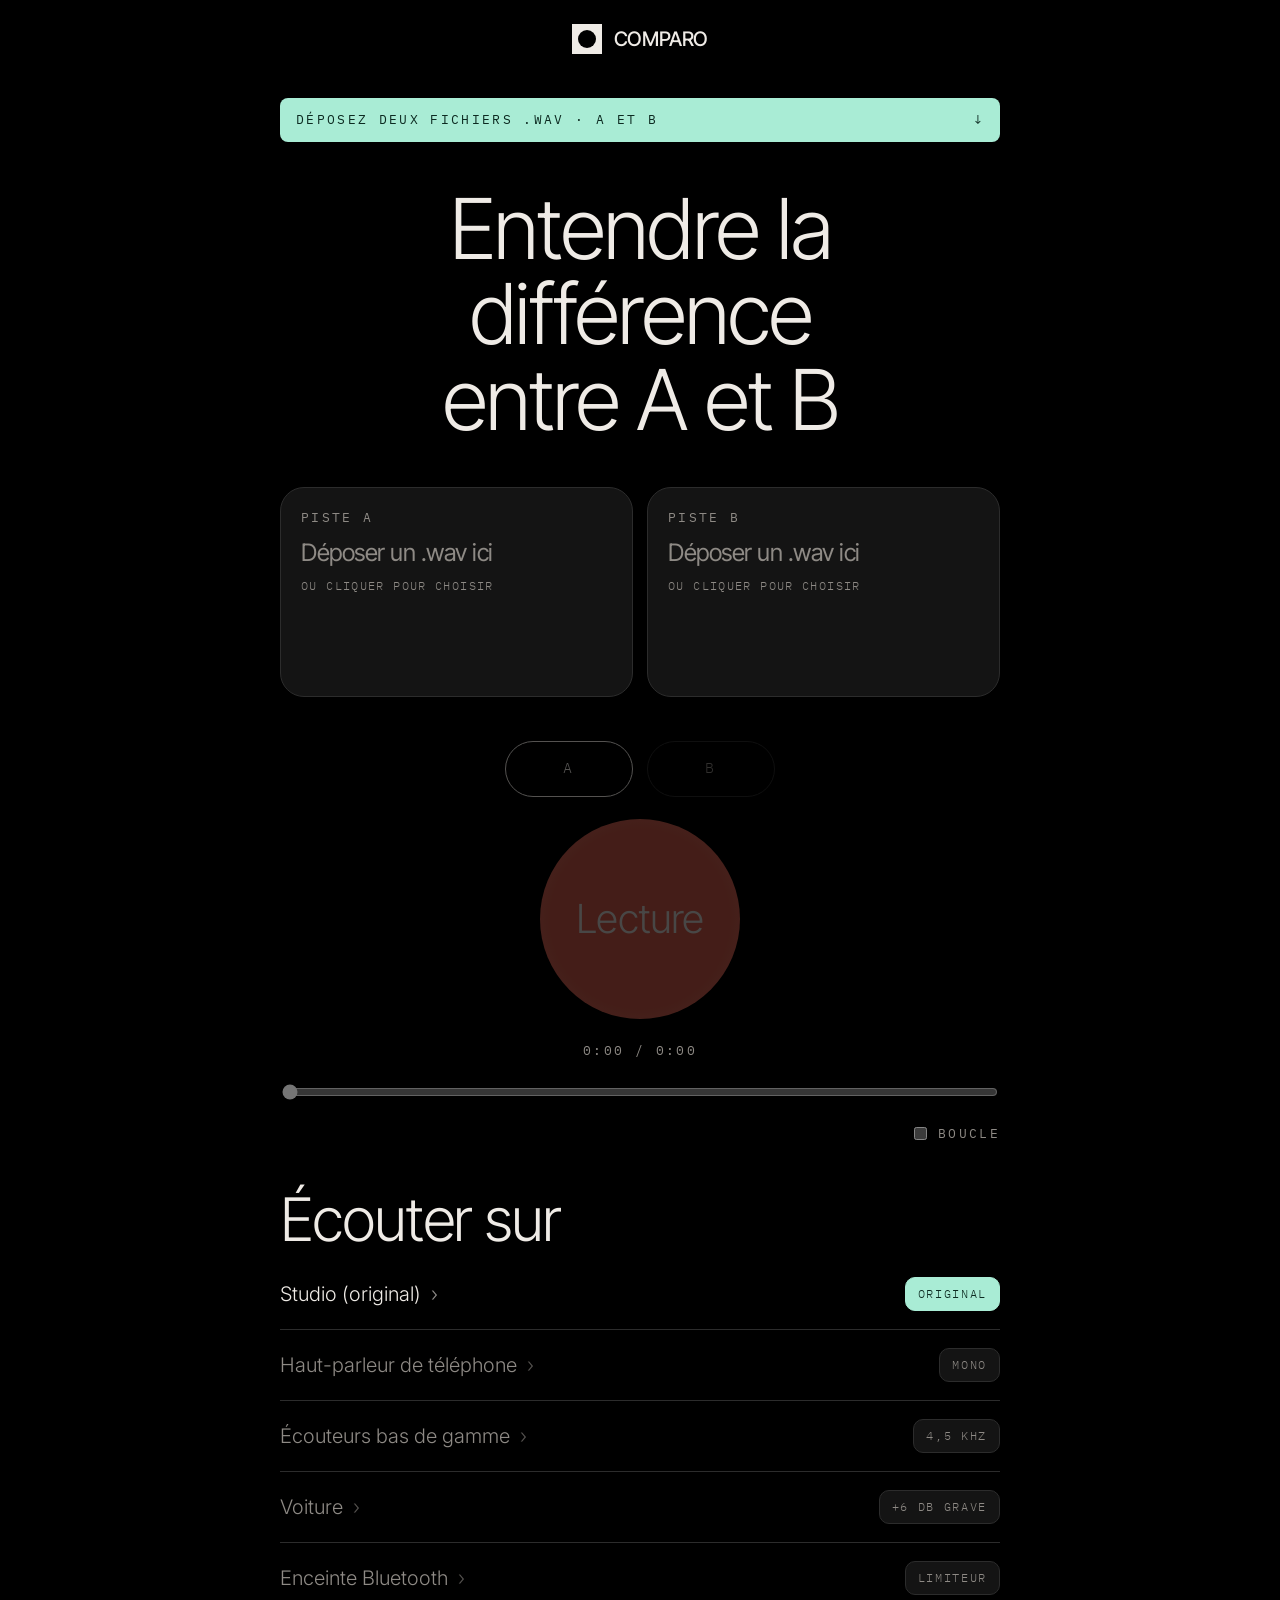
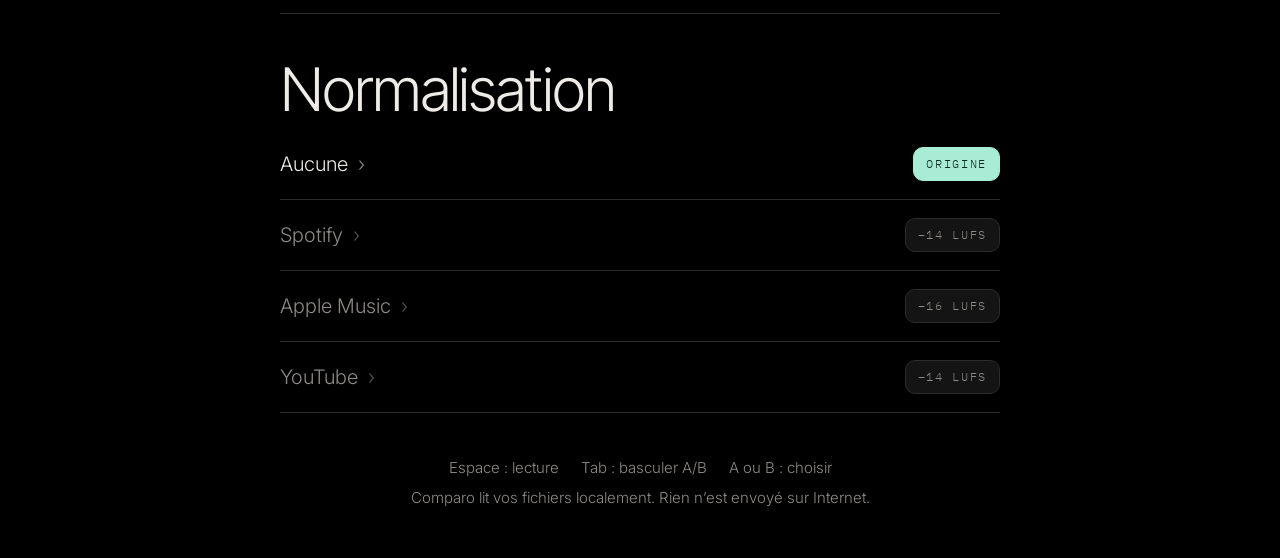
==== index.html @ 0f178171 "Redesign: dark single-theme layout with light track cards, coral play disc and mint status Co-Author" ====
<!doctype html>
<html lang="fr">
<head>
<meta charset="utf-8">
<meta name="viewport" content="width=device-width, initial-scale=1">
<title>Comparo</title>
<link rel="preconnect" href="https://fonts.googleapis.com">
<link rel="preconnect" href="https://fonts.gstatic.com" crossorigin>
<link rel="stylesheet" href="https://fonts.googleapis.com/css2?family=Inter+Tight:wght@300;400;500&family=Inter:wght@300;400;500&family=IBM+Plex+Mono:wght@400&display=swap">
<style>
  /* Layout: one centered dark column. Light rounded cards hold the two tracks; a coral disc is the one loud control; mint marks status and the selected option. Deliberately single-theme (dark). */
  :root {
    --bg: #000000; --ink: #efebe6; --muted: #8e8a85; --line: #2c2c2c;
    --card: #efebe6; --card-ink: #121212; --card-muted: #77736d;
    --chip: #141414; --mint: #a9ecd5; --mint-ink: #0c2a21;
    --coral: #e0604f; --coral-hi: #f08c78; --warn: #ffcf5c;
    --display: "Inter Tight", "Helvetica Neue", Arial, sans-serif;
    --text: "Inter", "Helvetica Neue", Arial, sans-serif;
    --mono: "IBM Plex Mono", ui-monospace, "SF Mono", Menlo, monospace;
    color-scheme: dark;
  }
  * { box-sizing: border-box; }
  html, body { margin: 0; min-height: 100%; }
  body {
    background: var(--bg); color: var(--ink);
    font: 300 17px/1.5 var(--text);
    padding-block: 24px 48px;
    padding-left: max(16px, env(safe-area-inset-left, 0px));
    padding-right: max(16px, env(safe-area-inset-right, 0px));
  }
  main { width: 100%; max-width: 720px; margin: 0 auto; display: flex; flex-direction: column; gap: 44px; }
  button { font: inherit; color: inherit; }
  :focus-visible { outline: 2px solid var(--mint); outline-offset: 3px; }
  .mono { font-family: var(--mono); font-weight: 400; font-size: 13px; text-transform: uppercase; letter-spacing: .18em; }

  /* Masthead */
  .top { display: flex; justify-content: center; align-items: center; gap: 12px; }
  .logo { width: 30px; height: 30px; background: var(--ink); display: grid; place-items: center; }
  .logo::before { content: ""; width: 18px; height: 18px; border-radius: 50%; background: var(--bg); }
  .logo + span { font-family: var(--display); font-weight: 500; font-size: 20px; letter-spacing: -0.01em; }
  .banner {
    background: var(--mint); color: var(--mint-ink); border-radius: 8px;
    padding: 12px 16px; display: flex; justify-content: space-between; align-items: center; gap: 12px;
  }
  .hero {
    margin: 0; text-align: center; font-family: var(--display); font-weight: 300;
    font-size: clamp(44px, 10vw, 84px); line-height: 1.02; letter-spacing: -0.035em; text-wrap: balance;
  }

  /* Track cards */
  .slots { display: grid; grid-template-columns: 1fr 1fr; gap: 14px; }
  .slot {
    position: relative; min-width: 0;
    border-radius: 24px; border: 1px solid var(--line); background: var(--chip);
    padding: 20px 20px 22px; min-height: 210px;
    display: flex; flex-direction: column; gap: 12px;
    cursor: pointer; user-select: none;
    transition: background .2s, color .2s, border-color .2s, transform .2s;
  }
  .slot:hover, .slot.drag { border-color: var(--muted); }
  .slot .tag { color: var(--muted); }
  .slot .body { display: flex; flex-direction: column; gap: 10px; min-width: 0; flex: 1; }
  .slot .name { font-family: var(--display); font-weight: 400; font-size: 24px; line-height: 1.15; letter-spacing: -0.02em; word-break: break-all; }
  .slot .meta { font-family: var(--mono); font-size: 11.5px; letter-spacing: .12em; text-transform: uppercase; color: var(--muted); }
  .slot .loud { display: flex; flex-direction: column; gap: 4px; margin-top: auto; font-variant-numeric: tabular-nums; }
  .slot .loud:empty { display: none; }
  .slot .loud .big { font-family: var(--display); font-weight: 500; font-size: 38px; letter-spacing: -0.03em; line-height: 1; }
  .slot .loud .big small { font-family: var(--mono); font-size: 12px; font-weight: 400; letter-spacing: .14em; color: var(--muted); margin-left: 6px; }
  .slot .loud .sub { font-family: var(--mono); font-size: 11.5px; letter-spacing: .1em; text-transform: uppercase; color: var(--muted); }
  .slot .loud .w { color: var(--warn); }
  .slot .loud .pf { color: var(--ink); }
  .slot.active { background: var(--card); color: var(--card-ink); border-color: var(--card); }
  .slot.active .tag, .slot.active .meta, .slot.active .loud .sub, .slot.active .loud .big small { color: var(--card-muted); }
  .slot.active .loud .pf { color: var(--card-ink); }
  .slot.active .loud .w { color: #9a5a00; }
  .slot .replace {
    position: absolute; top: 14px; right: 14px;
    font-family: var(--mono); font-size: 11px; letter-spacing: .14em; text-transform: uppercase;
    background: transparent; border: 1px solid currentColor; border-radius: 999px; padding: 5px 12px; cursor: pointer; opacity: .7;
  }
  .slot .replace:hover { opacity: 1; }
  .slot:not(.loaded) .replace { display: none; }
  .slot:not(.loaded) .name { color: var(--muted); }
  input[type=file] { display: none; }

  /* Transport */
  .transport { display: flex; flex-direction: column; align-items: center; gap: 22px; }
  .switch { display: flex; gap: 14px; justify-content: center; }
  .switch button {
    min-width: 128px; height: 56px; border-radius: 999px; cursor: pointer;
    background: transparent; border: 1.5px solid var(--line); color: var(--muted);
    font-family: var(--mono); font-size: 15px; letter-spacing: .2em; text-transform: uppercase;
  }
  .switch button:hover:not(:disabled) { border-color: var(--muted); color: var(--ink); }
  .switch button.on { border-color: var(--ink); color: var(--ink); }
  .switch button:disabled { opacity: .35; cursor: default; }
  button.main {
    width: 200px; height: 200px; border-radius: 50%; border: none; cursor: pointer;
    background: radial-gradient(circle at 50% 50%, var(--coral) 62%, var(--coral-hi) 100%);
    color: var(--ink); font-family: var(--display); font-weight: 300; font-size: 40px; letter-spacing: -0.02em;
    box-shadow: 0 0 60px rgba(224, 96, 79, .28);
    transition: transform .2s, box-shadow .2s;
  }
  button.main:hover:not(:disabled) { transform: scale(1.03); box-shadow: 0 0 80px rgba(224, 96, 79, .4); }
  button.main.playing { box-shadow: 0 0 90px rgba(224, 96, 79, .5); }
  button.main:disabled { opacity: .3; cursor: default; box-shadow: none; }
  .time { color: var(--muted); font-variant-numeric: tabular-nums; }
  .seekrow { width: 100%; display: flex; }
  input[type=range] { flex: 1; min-width: 0; accent-color: var(--ink); }
  .row { width: 100%; display: flex; align-items: center; justify-content: space-between; gap: 12px; }
  label.loop { display: flex; gap: 8px; align-items: center; cursor: pointer; color: var(--muted); }
  label.loop input { accent-color: var(--mint); }
  .warn { color: var(--warn); font-size: 14px; }

  /* Options */
  .opt { display: flex; flex-direction: column; }
  .h2 { margin: 0 0 8px; font-family: var(--display); font-weight: 300; font-size: clamp(40px, 8vw, 60px); letter-spacing: -0.035em; line-height: 1.05; }
  .seg { display: flex; flex-direction: column; }
  .seg button {
    display: flex; justify-content: space-between; align-items: center; gap: 16px;
    background: none; border: none; border-bottom: 1px solid var(--line);
    padding: 18px 0; text-align: left; cursor: pointer;
    font-family: var(--text); font-weight: 300; font-size: 20px; color: var(--muted);
    transition: color .15s;
  }
  .seg button span:first-child::after { content: "›"; margin-left: 10px; opacity: .6; }
  .seg button:hover { color: var(--ink); }
  .seg button .d {
    flex: none; font-family: var(--mono); font-size: 12px; letter-spacing: .14em; text-transform: uppercase;
    background: var(--chip); border: 1px solid var(--line); border-radius: 10px; padding: 7px 12px; color: var(--muted);
  }
  .seg button.on { color: var(--ink); }
  .seg button.on .d { background: var(--mint); border-color: var(--mint); color: var(--mint-ink); }
  .note { margin-top: 16px; color: var(--muted); font-size: 16px; max-width: 60ch; font-variant-numeric: tabular-nums; }
  .note:empty { display: none; }
  .note b { color: var(--ink); font-weight: 500; }

  footer { text-align: center; color: var(--muted); display: flex; flex-direction: column; gap: 8px; font-size: 15px; }
  footer .keys { display: flex; justify-content: center; flex-wrap: wrap; gap: 6px 22px; }
  @media (max-width: 560px) {
    .slots { grid-template-columns: 1fr; }
    .slot { min-height: 0; }
    .switch button { min-width: 0; flex: 1; }
    .switch { width: 100%; }
    button.main { width: 168px; height: 168px; font-size: 34px; }
    .banner { font-size: 11.5px; letter-spacing: .14em; }
    .seg button { font-size: 18px; }
  }
  @media (prefers-reduced-motion: reduce) { * { transition: none !important; } }
</style>
</head>
<body>
<main>
  <header class="top"><div class="logo" aria-hidden="true"></div><span>COMPARO</span></header>

  <div class="banner mono" id="banner"><span id="bannerText">Déposez deux fichiers .wav · A et B</span><span aria-hidden="true">↓</span></div>

  <h1 class="hero">Entendre la différence entre A et B</h1>

  <section class="slots">
    <div class="slot" data-k="A">
      <div class="tag mono">Piste A</div>
      <div class="body">
        <div class="name">Déposer un .wav ici</div>
        <div class="meta">ou cliquer pour choisir</div>
        <div class="loud"></div>
      </div>
      <button class="replace" type="button">Changer</button>
      <input type="file" id="fileA" accept=".wav,audio/wav,audio/x-wav,audio/wave">
    </div>
    <div class="slot" data-k="B">
      <div class="tag mono">Piste B</div>
      <div class="body">
        <div class="name">Déposer un .wav ici</div>
        <div class="meta">ou cliquer pour choisir</div>
        <div class="loud"></div>
      </div>
      <button class="replace" type="button">Changer</button>
      <input type="file" id="fileB" accept=".wav,audio/wav,audio/x-wav,audio/wave">
    </div>
  </section>

  <section class="transport">
    <div class="switch">
      <button data-k="A" class="on" disabled>A</button>
      <button data-k="B" disabled>B</button>
    </div>
    <button class="main" id="play" disabled title="Lecture / Pause (Espace)">Lecture</button>
    <div class="time mono" id="time">0:00 / 0:00</div>
    <div class="seekrow"><input type="range" id="seek" min="0" max="1000" value="0" step="1" disabled aria-label="Position"></div>
    <div class="row">
      <div class="warn" id="warn"></div>
      <label class="loop mono"><input type="checkbox" id="loop"> Boucle</label>
    </div>
  </section>

  <section class="opt">
    <h2 class="h2">Écouter sur</h2>
    <div class="seg" id="sim">
      <button data-v="off" class="on"><span>Studio (original)</span><span class="d">Original</span></button>
      <button data-v="phone"><span>Haut-parleur de téléphone</span><span class="d">Mono</span></button>
      <button data-v="earbuds"><span>Écouteurs bas de gamme</span><span class="d">4,5 kHz</span></button>
      <button data-v="car"><span>Voiture</span><span class="d">+6 dB grave</span></button>
      <button data-v="bt"><span>Enceinte Bluetooth</span><span class="d">Limiteur</span></button>
    </div>
    <div class="note" id="simNote"></div>
  </section>

  <section class="opt">
    <h2 class="h2">Normalisation</h2>
    <div class="seg" id="norm">
      <button data-v="off" class="on"><span>Aucune</span><span class="d">Origine</span></button>
      <button data-v="spotify"><span>Spotify</span><span class="d">−14 LUFS</span></button>
      <button data-v="apple"><span>Apple Music</span><span class="d">−16 LUFS</span></button>
      <button data-v="youtube"><span>YouTube</span><span class="d">−14 LUFS</span></button>
    </div>
    <div class="note" id="normNote"></div>
  </section>

  <footer>
    <div class="keys"><span>Espace : lecture</span><span>Tab : basculer A/B</span><span>A ou B : choisir</span></div>
    <div>Comparo lit vos fichiers localement. Rien n’est envoyé sur Internet.</div>
  </footer>
</main>

<!-- Loudness meter (ITU-R BS.1770-4 integrated loudness + 4x oversampled true peak), run in a worker -->
<script type="text/plain" id="meter-src">
function kCoefs(fs) {
  let f0 = 1681.974450955533, G = 3.999843853973347, Q = 0.7071752369554196;
  let K = Math.tan(Math.PI * f0 / fs), Vh = Math.pow(10, G / 20), Vb = Math.pow(Vh, 0.4996667741545416);
  let a0 = 1 + K / Q + K * K;
  const s1 = { b0: (Vh + Vb * K / Q + K * K) / a0, b1: 2 * (K * K - Vh) / a0, b2: (Vh - Vb * K / Q + K * K) / a0,
               a1: 2 * (K * K - 1) / a0, a2: (1 - K / Q + K * K) / a0 };
  f0 = 38.13547087602444; Q = 0.5003270373238773; K = Math.tan(Math.PI * f0 / fs);
  a0 = 1 + K / Q + K * K;
  const s2 = { b0: 1, b1: -2, b2: 1, a1: 2 * (K * K - 1) / a0, a2: (1 - K / Q + K * K) / a0 };
  return [s1, s2];
}
// 4x oversampling: windowed-sinc interpolation of the 3 in-between points
const P = 4, H = 8, TAPS = 2 * H;
const phases = [];
for (let p = 1; p < P; p++) {
  const c = new Float64Array(TAPS);
  for (let j = 0; j < TAPS; j++) {
    const k = j - H + 1, d = p / P - k;
    const sinc = Math.sin(Math.PI * d) / (Math.PI * d);
    const w = 0.5 * (1 + Math.cos(Math.PI * d / (H + 0.5)));
    c[j] = sinc * w;
  }
  phases.push(c);
}
onmessage = e => {
  const { chs, sr } = e.data;
  const [s1, s2] = kCoefs(sr);
  const seg = Math.round(sr * 0.1);
  const n = chs[0].length;
  const nseg = Math.floor(n / seg);
  const segE = new Float64Array(nseg);
  let peak = 0;
  for (let c = 0; c < chs.length; c++) {
    const x = chs[c];
    const wgt = chs.length >= 5 && (c === 4 || c === 5) ? 1.41 : (chs.length >= 6 && c === 3 ? 0 : 1);
    let x1 = 0, x2 = 0, y1 = 0, y2 = 0, z1 = 0, z2 = 0;
    for (let i = 0; i < n; i++) {
      const v = x[i];
      const a = Math.abs(v); if (a > peak) peak = a;
      const y = s1.b0 * v + s1.b1 * x1 + s1.b2 * x2 - s1.a1 * y1 - s1.a2 * y2;
      x2 = x1; x1 = v;
      const z = y - 2 * y1 + y2 - s2.a1 * z1 - s2.a2 * z2;
      y2 = y1; y1 = y;
      z2 = z1; z1 = z;
      const si = (i / seg) | 0;
      if (si < nseg) segE[si] += wgt * z * z;
    }
    for (let i = H - 1; i < n - H; i++) {
      for (let p = 0; p < P - 1; p++) {
        const cf = phases[p];
        let s = 0;
        for (let j = 0; j < TAPS; j++) s += x[i - H + 1 + j] * cf[j];
        if (s < 0) s = -s;
        if (s > peak) peak = s;
      }
    }
  }
  const blocks = [];
  for (let j = 0; j + 3 < nseg; j++) blocks.push((segE[j] + segE[j + 1] + segE[j + 2] + segE[j + 3]) / (4 * seg));
  const L = z => -0.691 + 10 * Math.log10(z);
  const mean = a => a.reduce((s, v) => s + v, 0) / a.length;
  let lufs = -Infinity;
  const abs = blocks.filter(z => L(z) > -70);
  if (abs.length) {
    const rel = L(mean(abs)) - 10;
    const g = abs.filter(z => L(z) > rel);
    if (g.length) lufs = L(mean(g));
  }
  postMessage({ lufs, tp: peak > 0 ? 20 * Math.log10(peak) : -Infinity });
};
</script>

<script>
(() => {
  // ---------- State ----------
  const tracks = { A: null, B: null };   // { name, bytes, info, buffer, meter }
  let ctx = null;
  let sw = {};        // A/B switch gains
  let normG = {};     // per-track normalization gains
  let sum = null;     // mix bus feeding the playback simulator
  let chain = [];     // simulator nodes
  let sources = [];
  let active = 'A';
  let playing = false;
  let startCtxTime = 0;
  let pauseOffset = 0;
  let raf = 0;
  let seeking = false;
  let simMode = 'off';
  let normMode = 'off';

  const $ = s => document.querySelector(s);
  const playBtn = $('#play');
  const seek = $('#seek');
  const timeEl = $('#time');
  const warnEl = $('#warn');
  const loopEl = $('#loop');
  const switchBtns = [...document.querySelectorAll('.switch button')];
  const slots = [...document.querySelectorAll('.slot')];
  const slotOf = k => slots.find(s => s.dataset.k === k);

  // ---------- Presets ----------
  // filters: [type, frequency, Q, gain dB]
  const SIM = {
    phone: {
      note: 'Mono, presque plus de basses sous 500 Hz, médiums durs, aigus coupés, petite pièce.',
      trim: -3, mono: true, comp: true,
      filters: [['highpass', 480, 0.9], ['highpass', 480, 0.7], ['peaking', 1000, 1.0, -2], ['peaking', 2600, 1.2, 6], ['lowpass', 9000, 0.7]],
      reverb: { len: 0.35, wet: 0.12 },
    },
    earbuds: {
      note: 'Stéréo, basses maigres, pic agressif vers 4–5 kHz, extrême aigu atténué.',
      trim: -5, mono: false, comp: false,
      filters: [['highpass', 90, 0.7], ['lowshelf', 220, 0, -4], ['peaking', 4500, 2.0, 6], ['lowpass', 13000, 0.7]],
      reverb: null,
    },
    car: {
      note: 'Basses gonflées par l’habitacle, bas-médiums qui traînent, aigus ternes, réflexions très courtes.',
      trim: -7, mono: false, comp: false,
      filters: [['highpass', 35, 0.7], ['lowshelf', 120, 0, 6], ['peaking', 320, 1.4, 3], ['peaking', 3000, 1.0, -3], ['lowpass', 11000, 0.7]],
      reverb: { len: 0.12, wet: 0.14 },
    },
    bt: {
      note: 'Mono, bosse de basse vers 130 Hz puis rien en dessous, limiteur intégré, pièce de taille moyenne.',
      trim: -5, mono: true, comp: true,
      filters: [['highpass', 75, 1.0], ['peaking', 130, 1.5, 5], ['peaking', 2500, 1.0, -2], ['lowpass', 15000, 0.7]],
      reverb: { len: 0.6, wet: 0.18 },
    },
  };

  const NORM = {
    spotify: { label: 'Spotify', target: -14, boost: true,
      note: 'Spotify (réglage « Normal ») : −14 LUFS. Les morceaux trop forts sont baissés, les plus calmes sont montés sans dépasser −1 dBTP.' },
    apple: { label: 'Apple Music', target: -16, boost: true,
      note: 'Apple Music (Sound Check) : −16 LUFS. Les morceaux trop forts sont baissés, les plus calmes sont montés dans la limite de leur marge de crête.' },
    youtube: { label: 'YouTube', target: -14, boost: false,
      note: 'YouTube : −14 LUFS. Les morceaux trop forts sont baissés, les plus calmes ne sont jamais montés.' },
  };

  function normGainDb(k) {
    const m = tracks[k]?.meter;
    const p = NORM[normMode];
    if (!p || !m || !isFinite(m.lufs)) return 0;
    let g = p.target - m.lufs;
    if (g > 0) g = p.boost ? Math.min(g, Math.max(0, -1 - m.tp)) : 0;
    return g;
  }

  // ---------- WAV header parsing (to keep the native sample rate) ----------
  function parseWav(buf) {
    const v = new DataView(buf);
    const tag = o => String.fromCharCode(v.getUint8(o), v.getUint8(o+1), v.getUint8(o+2), v.getUint8(o+3));
    if (buf.byteLength < 12 || !['RIFF','RF64'].includes(tag(0)) || tag(8) !== 'WAVE') return null;
    let o = 12;
    while (o + 8 <= buf.byteLength) {
      const id = tag(o), size = v.getUint32(o + 4, true);
      if (id === 'fmt ') {
        return {
          format: v.getUint16(o + 8, true),
          channels: v.getUint16(o + 10, true),
          sampleRate: v.getUint32(o + 12, true),
          bits: v.getUint16(o + 22, true),
        };
      }
      o += 8 + size + (size & 1);
    }
    return null;
  }

  // ---------- Audio graph ----------
  // source → normG[k] → sw[k] → sum → (simulator) → destination
  // With both options off, every gain on the audible path is exactly 1.0 and the simulator is bypassed:
  // samples reach the output untouched, at the files' native sample rate.
  function targetRate() {
    const t = tracks.A || tracks.B;
    return t && t.info ? t.info.sampleRate : undefined;
  }

  async function ensureContext() {
    const rate = targetRate();
    if (ctx && (!rate || ctx.sampleRate === rate)) return;
    if (ctx) { stopSources(); await ctx.close(); }
    try { ctx = new AudioContext({ sampleRate: rate, latencyHint: 'playback' }); }
    catch { ctx = new AudioContext({ latencyHint: 'playback' }); }
    sum = ctx.createGain();
    sw = {}; normG = {}; chain = [];
    for (const k of ['A', 'B']) {
      sw[k] = ctx.createGain();
      sw[k].gain.value = k === active ? 1 : 0;
      sw[k].connect(sum);
      normG[k] = ctx.createGain();
      normG[k].gain.value = Math.pow(10, normGainDb(k) / 20);
      normG[k].connect(sw[k]);
    }
    buildChain();
    for (const k of ['A', 'B']) if (tracks[k]) tracks[k].buffer = null;
  }

  function makeIR(len) {
    const n = Math.max(1, Math.round(ctx.sampleRate * len));
    const ir = ctx.createBuffer(2, n, ctx.sampleRate);
    for (let c = 0; c < 2; c++) {
      const d = ir.getChannelData(c);
      for (let i = 0; i < n; i++) d[i] = (Math.random() * 2 - 1) * Math.pow(1 - i / n, 4);
    }
    return ir;
  }

  function buildChain() {
    sum.disconnect();
    chain.forEach(n => n.disconnect());
    chain = [];
    const p = SIM[simMode];
    if (!p) { sum.connect(ctx.destination); return; }
    const add = n => { chain.push(n); return n; };
    let node = add(ctx.createGain());
    node.gain.value = Math.pow(10, p.trim / 20);
    sum.connect(node);
    if (p.mono) {
      const m = add(ctx.createGain());
      m.channelCount = 1; m.channelCountMode = 'explicit'; m.channelInterpretation = 'speakers';
      node.connect(m); node = m;
    }
    for (const [type, f, q, g] of p.filters) {
      const b = add(ctx.createBiquadFilter());
      b.type = type; b.frequency.value = f; if (q) b.Q.value = q; if (g) b.gain.value = g;
      node.connect(b); node = b;
    }
    if (p.comp) {
      const c = add(ctx.createDynamicsCompressor());
      c.threshold.value = -20; c.knee.value = 6; c.ratio.value = 4; c.attack.value = 0.005; c.release.value = 0.15;
      node.connect(c); node = c;
    }
    const out = add(ctx.createGain());
    node.connect(out);
    if (p.reverb) {
      const conv = add(ctx.createConvolver());
      conv.buffer = makeIR(p.reverb.len);
      const wet = add(ctx.createGain());
      wet.gain.value = p.reverb.wet;
      node.connect(conv); conv.connect(wet); wet.connect(out);
    }
    out.connect(ctx.destination);
  }

  function setSim(v) {
    simMode = v;
    if (ctx) {
      // short fade around the rewiring to avoid clicks
      const now = ctx.currentTime, g = sum.gain;
      g.cancelScheduledValues(now); g.setValueAtTime(g.value, now); g.linearRampToValueAtTime(0, now + 0.015);
      setTimeout(() => {
        buildChain();
        const t = ctx.currentTime;
        g.cancelScheduledValues(t); g.setValueAtTime(0, t); g.linearRampToValueAtTime(1, t + 0.015);
      }, 25);
    }
    updateOptions();
  }

  function applyNorm() {
    if (!ctx) return;
    const now = ctx.currentTime;
    for (const k of ['A', 'B']) {
      const g = normG[k].gain;
      g.cancelScheduledValues(now); g.setValueAtTime(g.value, now);
      g.linearRampToValueAtTime(Math.pow(10, normGainDb(k) / 20), now + 0.03);
    }
  }

  function setNorm(v) {
    normMode = v;
    applyNorm();
    updateOptions();
  }

  async function decodeAll() {
    await ensureContext();
    for (const k of ['A', 'B']) {
      const t = tracks[k];
      if (t && !t.buffer) t.buffer = await ctx.decodeAudioData(t.bytes.slice(0));
    }
  }

  // ---------- Loudness measurement ----------
  const meterURL = URL.createObjectURL(new Blob([$('#meter-src').textContent], { type: 'text/javascript' }));
  function measure(buffer) {
    return new Promise((resolve, reject) => {
      const w = new Worker(meterURL);
      const chs = [];
      for (let c = 0; c < buffer.numberOfChannels; c++) chs.push(buffer.getChannelData(c).slice());
      w.onmessage = e => { resolve(e.data); w.terminate(); };
      w.onerror = e => { reject(e); w.terminate(); };
      w.postMessage({ chs, sr: buffer.sampleRate }, chs.map(c => c.buffer));
    });
  }

  // ---------- Loading ----------
  async function loadFile(k, file) {
    if (!file) return;
    const wasPlaying = playing;
    if (playing) pause();
    const slot = slotOf(k);
    slot.querySelector('.name').textContent = file.name;
    slot.querySelector('.meta').textContent = 'Chargement…';
    slot.querySelector('.loud').textContent = '';
    let t;
    try {
      const bytes = await file.arrayBuffer();
      const info = parseWav(bytes);
      t = tracks[k] = { name: file.name, bytes, info, buffer: null, meter: null };
      await decodeAll();
      const b = t.buffer;
      const parts = [];
      if (info) {
        parts.push((info.sampleRate / 1000).toLocaleString('fr-FR') + ' kHz');
        parts.push(info.format === 3 ? info.bits + ' bit float' : info.bits + ' bit');
        parts.push(info.channels === 1 ? 'mono' : info.channels === 2 ? 'stéréo' : info.channels + ' canaux');
      }
      parts.push(fmt(b.duration));
      slot.querySelector('.meta').textContent = parts.join(' · ');
      slot.classList.add('loaded');
      slot.title = file.name;
    } catch (e) {
      tracks[k] = null;
      slot.classList.remove('loaded');
      slot.querySelector('.meta').textContent = 'Fichier illisible';
      console.error(e);
      t = null;
    }
    updateWarn();
    updateUI();
    updateOptions();
    if (wasPlaying) play();
    if (t) {
      slot.querySelector('.loud').textContent = 'Mesure du volume…';
      try { t.meter = await measure(t.buffer); } catch (e) { console.error(e); }
      if (tracks[k] === t) { applyNorm(); updateOptions(); }
    }
  }

  function updateWarn() {
    const a = tracks.A?.info, b = tracks.B?.info;
    const msgs = [];
    if (ctx && targetRate() && ctx.sampleRate !== targetRate())
      msgs.push(`Le navigateur ne supporte pas ${targetRate()} Hz : rééchantillonnage à ${ctx.sampleRate} Hz.`);
    if (a && b && a.sampleRate !== b.sampleRate)
      msgs.push(`Fréquences différentes (${a.sampleRate} / ${b.sampleRate} Hz) : B est rééchantillonné.`);
    warnEl.textContent = msgs.join(' ');
  }

  slots.forEach(slot => {
    const k = slot.dataset.k;
    const input = slot.querySelector('input');
    slot.addEventListener('click', e => { if (e.target !== input) input.click(); });
    input.addEventListener('change', () => { loadFile(k, input.files[0]); input.value = ''; });
    slot.addEventListener('dragover', e => { e.preventDefault(); slot.classList.add('drag'); });
    slot.addEventListener('dragleave', () => slot.classList.remove('drag'));
    slot.addEventListener('drop', e => {
      e.preventDefault(); slot.classList.remove('drag');
      const files = [...e.dataTransfer.files];
      if (files.length >= 2) { loadFile('A', files[0]).then(() => loadFile('B', files[1])); }
      else loadFile(k, files[0]);
    });
  });
  document.addEventListener('dragover', e => e.preventDefault());
  document.addEventListener('drop', e => {
    if (e.target.closest('.slot')) return;
    e.preventDefault();
    const files = [...e.dataTransfer.files];
    if (files.length >= 2) loadFile('A', files[0]).then(() => loadFile('B', files[1]));
    else if (files[0]) loadFile(!tracks.A ? 'A' : 'B', files[0]);
  });

  // ---------- Transport ----------
  const duration = () => Math.max(tracks.A?.buffer?.duration || 0, tracks.B?.buffer?.duration || 0);
  const position = () => playing ? ctx.currentTime - startCtxTime : pauseOffset;

  function stopSources() {
    for (const s of sources) { s.onended = null; try { s.stop(); } catch {} s.disconnect(); }
    sources = [];
  }

  async function play() {
    if (!tracks.A && !tracks.B) return;
    await decodeAll();
    await ctx.resume();
    if (pauseOffset >= duration()) pauseOffset = 0;
    stopSources();
    // Both sources are scheduled on the same clock instant: sample-accurate sync
    const when = ctx.currentTime + 0.05;
    for (const k of ['A', 'B']) {
      const t = tracks[k];
      if (!t || pauseOffset >= t.buffer.duration) continue;
      const s = ctx.createBufferSource();
      s.buffer = t.buffer;
      s.connect(normG[k]);
      s.start(when, pauseOffset);
      sources.push(s);
    }
    startCtxTime = when - pauseOffset;
    playing = true;
    updateUI();
    tick();
  }

  function pause() {
    if (!playing) return;
    pauseOffset = Math.min(position(), duration());
    playing = false;
    stopSources();
    cancelAnimationFrame(raf);
    updateUI();
  }

  function seekTo(sec) {
    pauseOffset = Math.max(0, Math.min(sec, duration()));
    if (playing) play(); else updateUI();
  }

  function setActive(k) {
    if (!tracks[k]) return;
    active = k;
    if (ctx) {
      // ~5 ms crossfade to avoid a click; afterwards the audible gain is exactly 1
      const now = ctx.currentTime, ramp = 0.005;
      for (const key of ['A', 'B']) {
        const p = sw[key].gain;
        p.cancelScheduledValues(now);
        p.setValueAtTime(p.value, now);
        p.linearRampToValueAtTime(key === k ? 1 : 0, now + ramp);
      }
    }
    updateUI();
  }

  function tick() {
    cancelAnimationFrame(raf);
    const step = () => {
      if (!playing) return;
      const d = duration();
      if (position() >= d) {
        if (loopEl.checked) { pauseOffset = 0; play(); return; }
        playing = false; pauseOffset = 0; stopSources(); updateUI(); return;
      }
      updateTime();
      raf = requestAnimationFrame(step);
    };
    raf = requestAnimationFrame(step);
  }

  // ---------- UI ----------
  function fmt(s) {
    s = Math.max(0, s);
    const m = Math.floor(s / 60), r = Math.floor(s % 60);
    return `${m}:${String(r).padStart(2, '0')}`;
  }
  const num = (v, signed) => {
    if (!isFinite(v)) return '−∞';
    const s = Math.abs(v).toLocaleString('fr-FR', { minimumFractionDigits: 1, maximumFractionDigits: 1 });
    return (v < 0 && s !== '0,0' ? '−' : signed && v > 0 ? '+' : '') + s;
  };

  function updateTime() {
    const d = duration(), p = Math.min(position(), d);
    timeEl.textContent = `${fmt(p)} / ${fmt(d)}`;
    if (!seeking) seek.value = d ? Math.round(p / d * 1000) : 0;
  }
  function updateUI() {
    const any = !!(tracks.A || tracks.B);
    playBtn.disabled = !any;
    seek.disabled = !any;
    playBtn.textContent = playing ? 'Pause' : 'Lecture';
    const n = (tracks.A ? 1 : 0) + (tracks.B ? 1 : 0);
    $('#bannerText').textContent = n === 0 ? 'Déposez deux fichiers .wav · A et B'
      : n === 1 ? `Ajoutez la piste ${tracks.A ? 'B' : 'A'} pour comparer`
      : playing ? `Lecture · vous écoutez ${active}` : 'Prêt · Espace pour lire';
    if (!tracks[active] && any) { active = tracks.A ? 'A' : 'B'; setActive(active); return; }
    switchBtns.forEach(b => {
      b.disabled = !tracks[b.dataset.k];
      b.classList.toggle('on', b.dataset.k === active);
    });
    slots.forEach(s => s.classList.toggle('active', s.dataset.k === active && !!tracks[s.dataset.k]));
    playBtn.classList.toggle('playing', playing);
    updateTime();
  }

  function updateOptions() {
    document.querySelectorAll('#sim button').forEach(b => b.classList.toggle('on', b.dataset.v === simMode));
    document.querySelectorAll('#norm button').forEach(b => b.classList.toggle('on', b.dataset.v === normMode));
    $('#simNote').textContent = SIM[simMode]?.note || '';

    const p = NORM[normMode];
    for (const k of ['A', 'B']) {
      const t = tracks[k], el = slotOf(k).querySelector('.loud');
      if (!t) { el.textContent = ''; continue; }
      if (!t.meter) continue;   // keeps "Mesure du volume…"
      const { lufs, tp } = t.meter;
      let html = `<span class="big">${num(lufs)}<small>LUFS</small></span><span class="sub"><span class="${tp > -1 ? 'w' : ''}" title="${tp > -1 ? 'Crête au-dessus de −1 dBTP : risque de saturation après encodage' : ''}">True peak ${num(tp)} dBTP</span>`;
      if (p) html += ` · <span class="pf">${p.label} ${num(normGainDb(k), true)} dB</span>`;
      html += '</span>';
      el.innerHTML = html;
    }

    const note = $('#normNote');
    const ma = tracks.A?.meter, mb = tracks.B?.meter;
    let txt = p ? p.note : '';
    if (ma && mb && isFinite(ma.lufs) && isFinite(mb.lufs)) {
      const la = ma.lufs + normGainDb('A'), lb = mb.lufs + normGainDb('B');
      const d = la - lb;
      const who = Math.abs(d) < 0.05 ? 'A et B sont au même niveau'
        : `<b>${d > 0 ? 'A' : 'B'}</b> est ${num(Math.abs(d))} dB plus fort`;
      txt += (txt ? '<br>' : '') + (p
        ? `Après normalisation : A ${num(la)} LUFS, B ${num(lb)} LUFS. ${who}.`
        : `Sans normalisation : ${who}.`);
    }
    note.innerHTML = txt;
  }

  playBtn.addEventListener('click', () => playing ? pause() : play());
  switchBtns.forEach(b => b.addEventListener('click', () => setActive(b.dataset.k)));
  document.querySelectorAll('#sim button').forEach(b => b.addEventListener('click', () => setSim(b.dataset.v)));
  document.querySelectorAll('#norm button').forEach(b => b.addEventListener('click', () => setNorm(b.dataset.v)));
  seek.addEventListener('input', () => {
    seeking = true;
    const d = duration();
    timeEl.textContent = `${fmt(seek.value / 1000 * d)} / ${fmt(d)}`;
  });
  seek.addEventListener('change', () => { seeking = false; seekTo(seek.value / 1000 * duration()); });
  slots.forEach(s => s.querySelector('.replace').addEventListener('click', e => {
    e.stopPropagation(); s.querySelector('input').click();
  }));

  document.addEventListener('keydown', e => {
    if (e.target.tagName === 'INPUT' && e.target.type !== 'range' && e.target.type !== 'checkbox') return;
    const key = e.key.toLowerCase();
    if (e.code === 'Space') { e.preventDefault(); playing ? pause() : play(); }
    else if (key === 'tab' || key === 'arrowleft' || key === 'arrowright') {
      e.preventDefault(); setActive(active === 'A' ? 'B' : 'A');
    }
    else if (key === 'a' || key === '1') setActive('A');
    else if (key === 'b' || key === '2') setActive('B');
  });

  updateUI();
  updateOptions();
})();
</script>
</body>
</html>
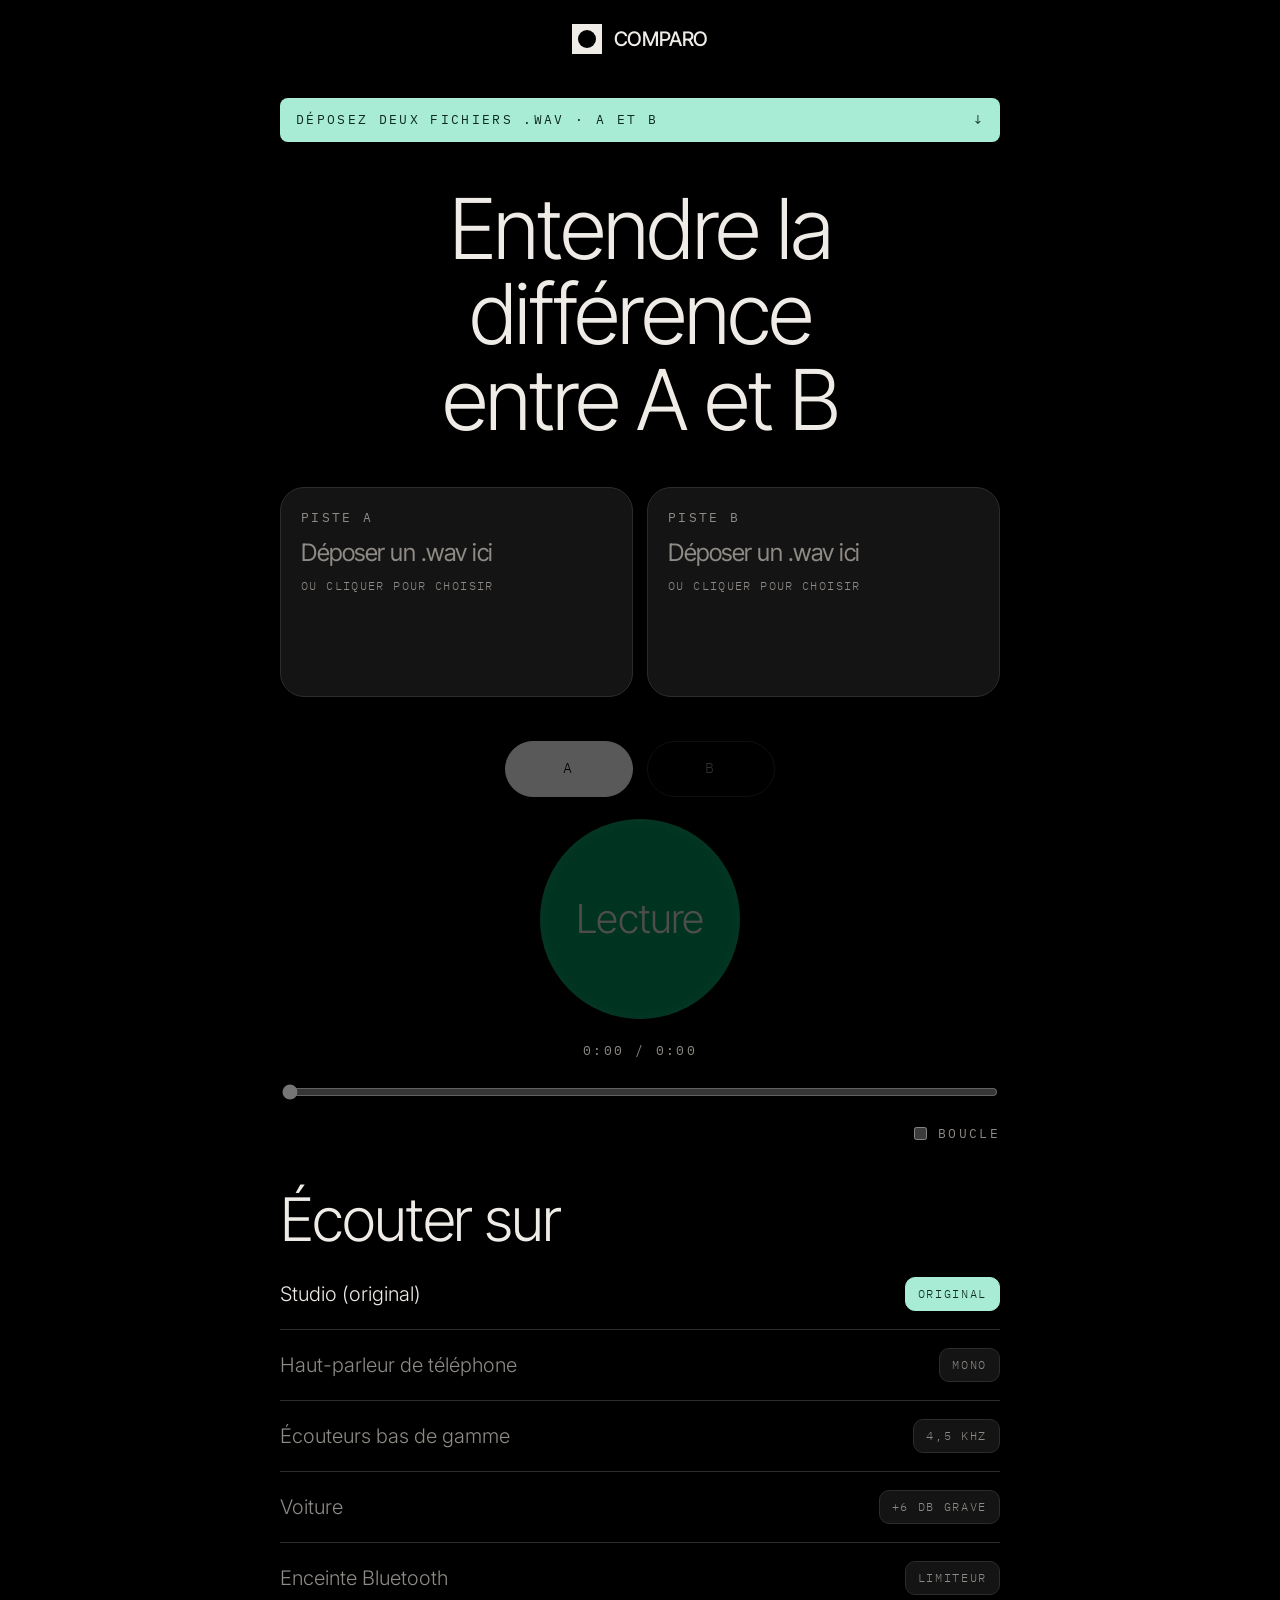
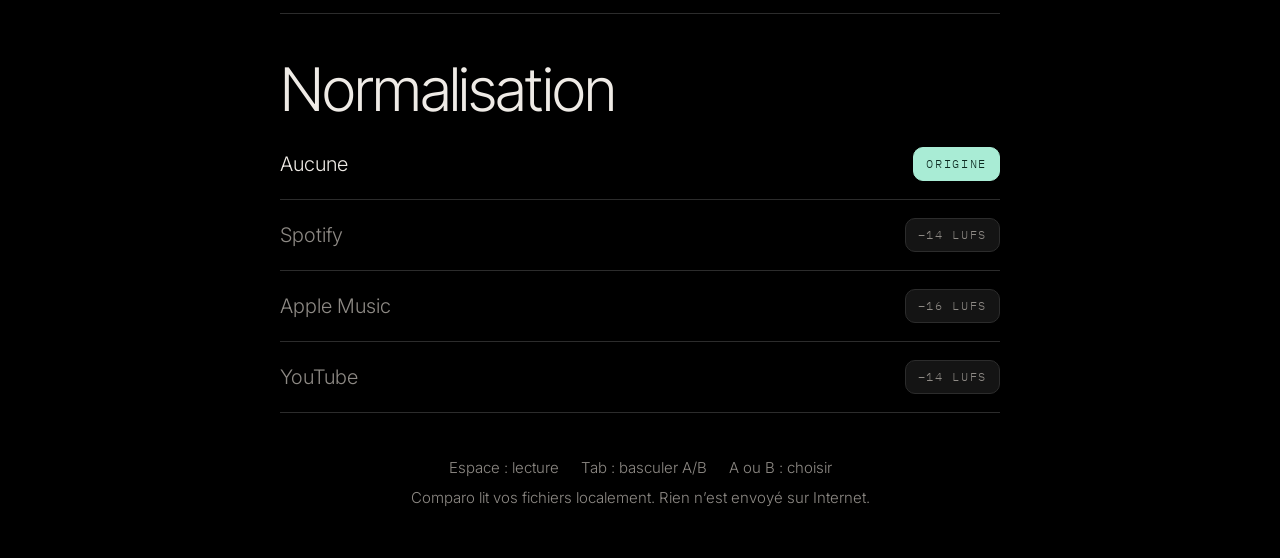
==== commit 3cf3172a: "Solid white selected A/B buttons, green play button, drop option chevrons Co-Authored-By: Claude Opu" ====
--- a/index.html
+++ b/index.html
@@ -13,7 +13,7 @@
     --bg: #000000; --ink: #efebe6; --muted: #8e8a85; --line: #2c2c2c;
     --card: #efebe6; --card-ink: #121212; --card-muted: #77736d;
     --chip: #141414; --mint: #a9ecd5; --mint-ink: #0c2a21;
-    --coral: #e0604f; --coral-hi: #f08c78; --warn: #ffcf5c;
+    --coral: #e0604f; --coral-hi: #f08c78; --green: #00a86b; --green-hi: #34c88f; --white: #ffffff; --black: #000000; --warn: #ffcf5c;
     --display: "Inter Tight", "Helvetica Neue", Arial, sans-serif;
     --text: "Inter", "Helvetica Neue", Arial, sans-serif;
     --mono: "IBM Plex Mono", ui-monospace, "SF Mono", Menlo, monospace;
@@ -92,17 +92,17 @@
     font-family: var(--mono); font-size: 15px; letter-spacing: .2em; text-transform: uppercase;
   }
   .switch button:hover:not(:disabled) { border-color: var(--muted); color: var(--ink); }
-  .switch button.on { border-color: var(--ink); color: var(--ink); }
+  .switch button.on, .switch button.on:hover:not(:disabled) { background: var(--white); border-color: var(--white); color: var(--black); }
   .switch button:disabled { opacity: .35; cursor: default; }
   button.main {
     width: 200px; height: 200px; border-radius: 50%; border: none; cursor: pointer;
-    background: radial-gradient(circle at 50% 50%, var(--coral) 62%, var(--coral-hi) 100%);
-    color: var(--ink); font-family: var(--display); font-weight: 300; font-size: 40px; letter-spacing: -0.02em;
-    box-shadow: 0 0 60px rgba(224, 96, 79, .28);
+    background: radial-gradient(circle at 50% 50%, var(--green) 62%, var(--green-hi) 100%);
+    color: var(--white); font-family: var(--display); font-weight: 300; font-size: 40px; letter-spacing: -0.02em;
+    box-shadow: 0 0 60px rgba(0, 168, 107, .3);
     transition: transform .2s, box-shadow .2s;
   }
-  button.main:hover:not(:disabled) { transform: scale(1.03); box-shadow: 0 0 80px rgba(224, 96, 79, .4); }
-  button.main.playing { box-shadow: 0 0 90px rgba(224, 96, 79, .5); }
+  button.main:hover:not(:disabled) { transform: scale(1.03); box-shadow: 0 0 80px rgba(0, 168, 107, .42); }
+  button.main.playing { background: radial-gradient(circle at 50% 50%, var(--coral) 62%, var(--coral-hi) 100%); box-shadow: 0 0 80px rgba(224, 96, 79, .4); }
   button.main:disabled { opacity: .3; cursor: default; box-shadow: none; }
   .time { color: var(--muted); font-variant-numeric: tabular-nums; }
   .seekrow { width: 100%; display: flex; }
@@ -123,7 +123,6 @@
     font-family: var(--text); font-weight: 300; font-size: 20px; color: var(--muted);
     transition: color .15s;
   }
-  .seg button span:first-child::after { content: "›"; margin-left: 10px; opacity: .6; }
   .seg button:hover { color: var(--ink); }
   .seg button .d {
     flex: none; font-family: var(--mono); font-size: 12px; letter-spacing: .14em; text-transform: uppercase;
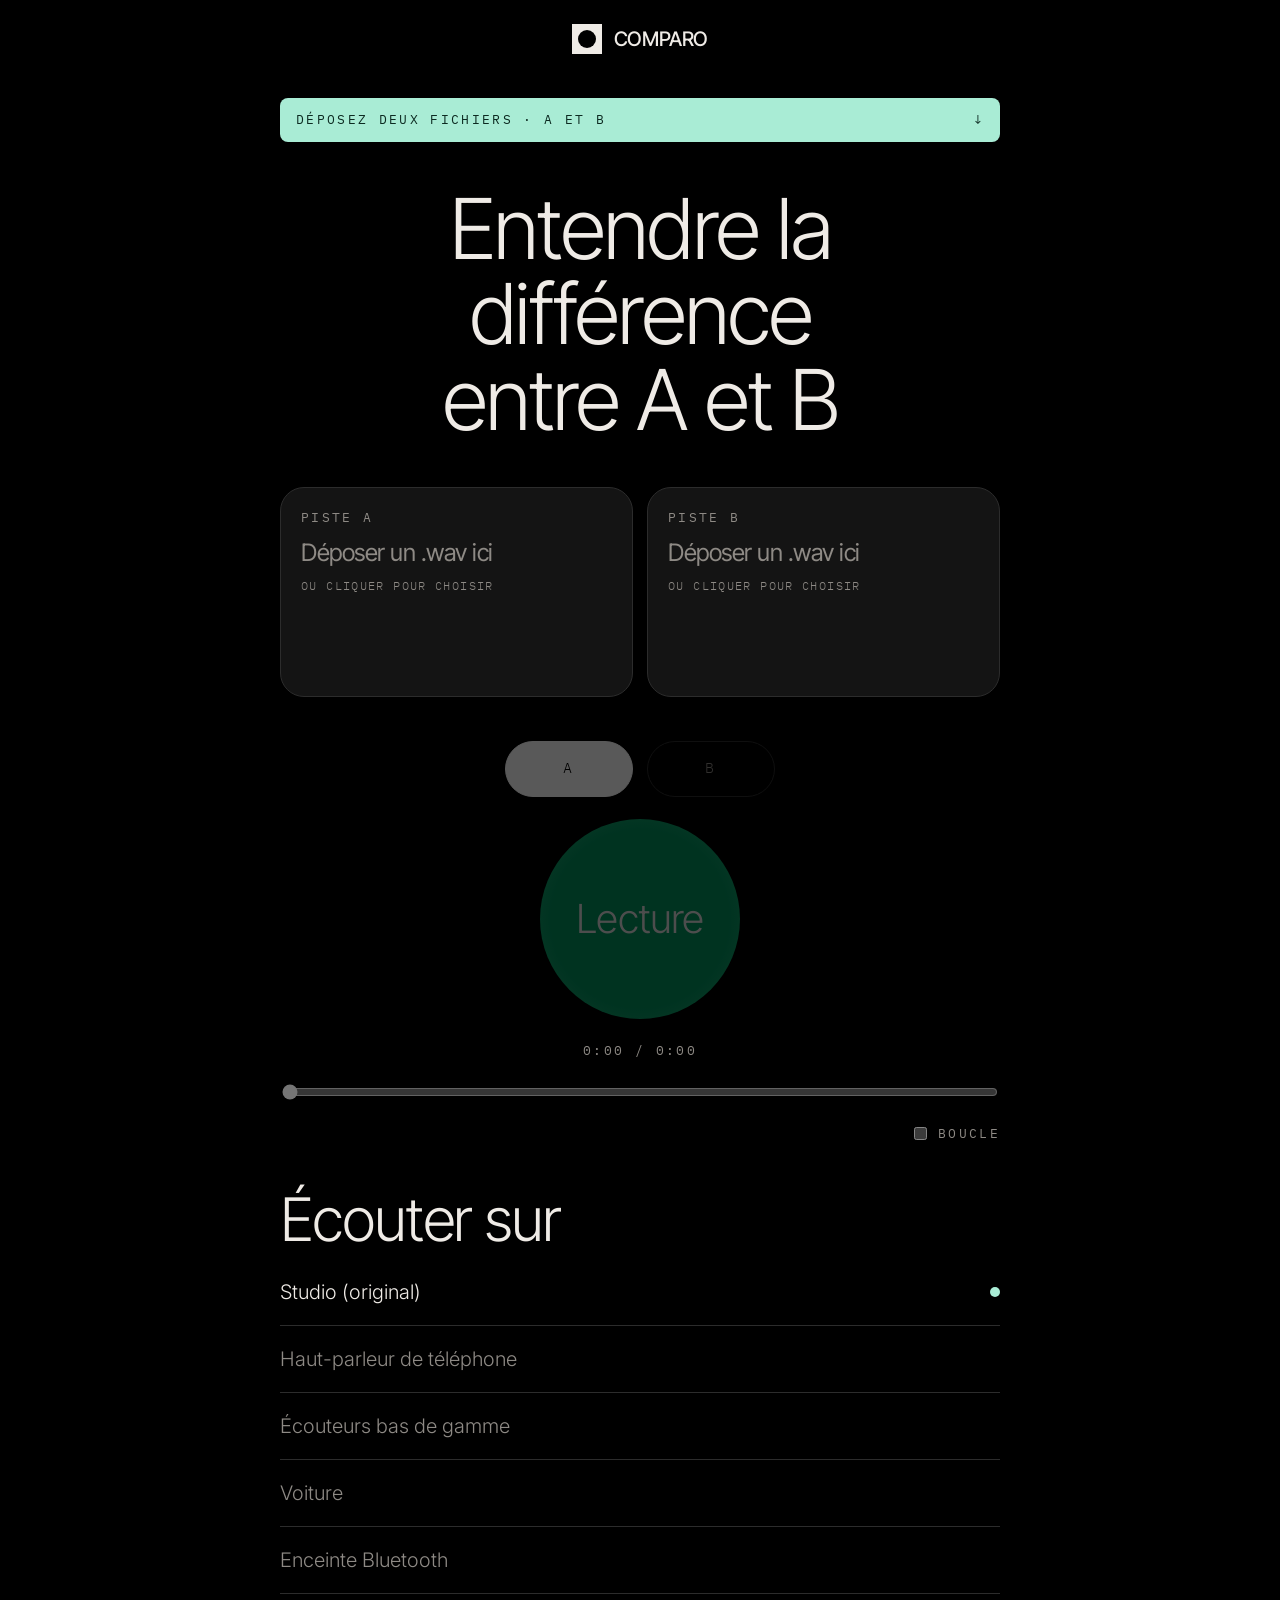
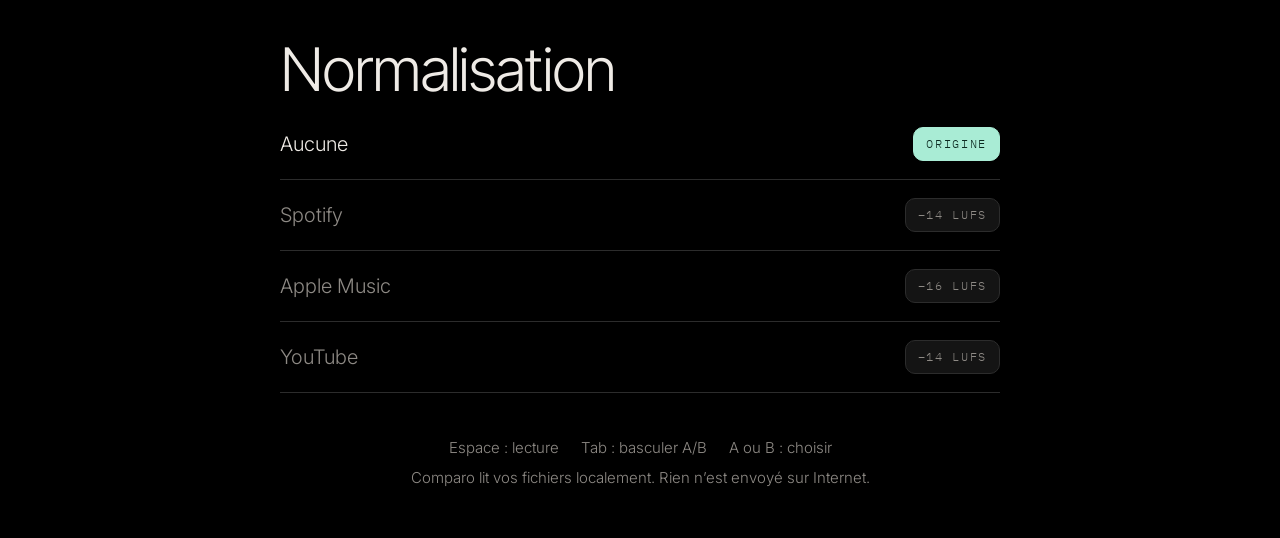
==== commit 74338faf: "Simplify banner text and use a mint dot for the selected playback simulation Co-Authored-By: Claude " ====
--- a/index.html
+++ b/index.html
@@ -129,6 +129,8 @@
     background: var(--chip); border: 1px solid var(--line); border-radius: 10px; padding: 7px 12px; color: var(--muted);
   }
   .seg button.on { color: var(--ink); }
+  .seg button .dot { flex: none; width: 10px; height: 10px; border-radius: 50%; background: transparent; }
+  .seg button.on .dot { background: var(--mint); }
   .seg button.on .d { background: var(--mint); border-color: var(--mint); color: var(--mint-ink); }
   .note { margin-top: 16px; color: var(--muted); font-size: 16px; max-width: 60ch; font-variant-numeric: tabular-nums; }
   .note:empty { display: none; }
@@ -152,7 +154,7 @@
 <main>
   <header class="top"><div class="logo" aria-hidden="true"></div><span>COMPARO</span></header>
 
-  <div class="banner mono" id="banner"><span id="bannerText">Déposez deux fichiers .wav · A et B</span><span aria-hidden="true">↓</span></div>
+  <div class="banner mono" id="banner"><span id="bannerText">Déposez deux fichiers · A et B</span><span aria-hidden="true">↓</span></div>
 
   <h1 class="hero">Entendre la différence entre A et B</h1>
 
@@ -196,11 +198,11 @@
   <section class="opt">
     <h2 class="h2">Écouter sur</h2>
     <div class="seg" id="sim">
-      <button data-v="off" class="on"><span>Studio (original)</span><span class="d">Original</span></button>
-      <button data-v="phone"><span>Haut-parleur de téléphone</span><span class="d">Mono</span></button>
-      <button data-v="earbuds"><span>Écouteurs bas de gamme</span><span class="d">4,5 kHz</span></button>
-      <button data-v="car"><span>Voiture</span><span class="d">+6 dB grave</span></button>
-      <button data-v="bt"><span>Enceinte Bluetooth</span><span class="d">Limiteur</span></button>
+      <button data-v="off" class="on"><span>Studio (original)</span><span class="dot" aria-hidden="true"></span></button>
+      <button data-v="phone"><span>Haut-parleur de téléphone</span><span class="dot" aria-hidden="true"></span></button>
+      <button data-v="earbuds"><span>Écouteurs bas de gamme</span><span class="dot" aria-hidden="true"></span></button>
+      <button data-v="car"><span>Voiture</span><span class="dot" aria-hidden="true"></span></button>
+      <button data-v="bt"><span>Enceinte Bluetooth</span><span class="dot" aria-hidden="true"></span></button>
     </div>
     <div class="note" id="simNote"></div>
   </section>
@@ -698,7 +700,7 @@
     seek.disabled = !any;
     playBtn.textContent = playing ? 'Pause' : 'Lecture';
     const n = (tracks.A ? 1 : 0) + (tracks.B ? 1 : 0);
-    $('#bannerText').textContent = n === 0 ? 'Déposez deux fichiers .wav · A et B'
+    $('#bannerText').textContent = n === 0 ? 'Déposez deux fichiers · A et B'
       : n === 1 ? `Ajoutez la piste ${tracks.A ? 'B' : 'A'} pour comparer`
       : playing ? `Lecture · vous écoutez ${active}` : 'Prêt · Espace pour lire';
     if (!tracks[active] && any) { active = tracks.A ? 'A' : 'B'; setActive(active); return; }
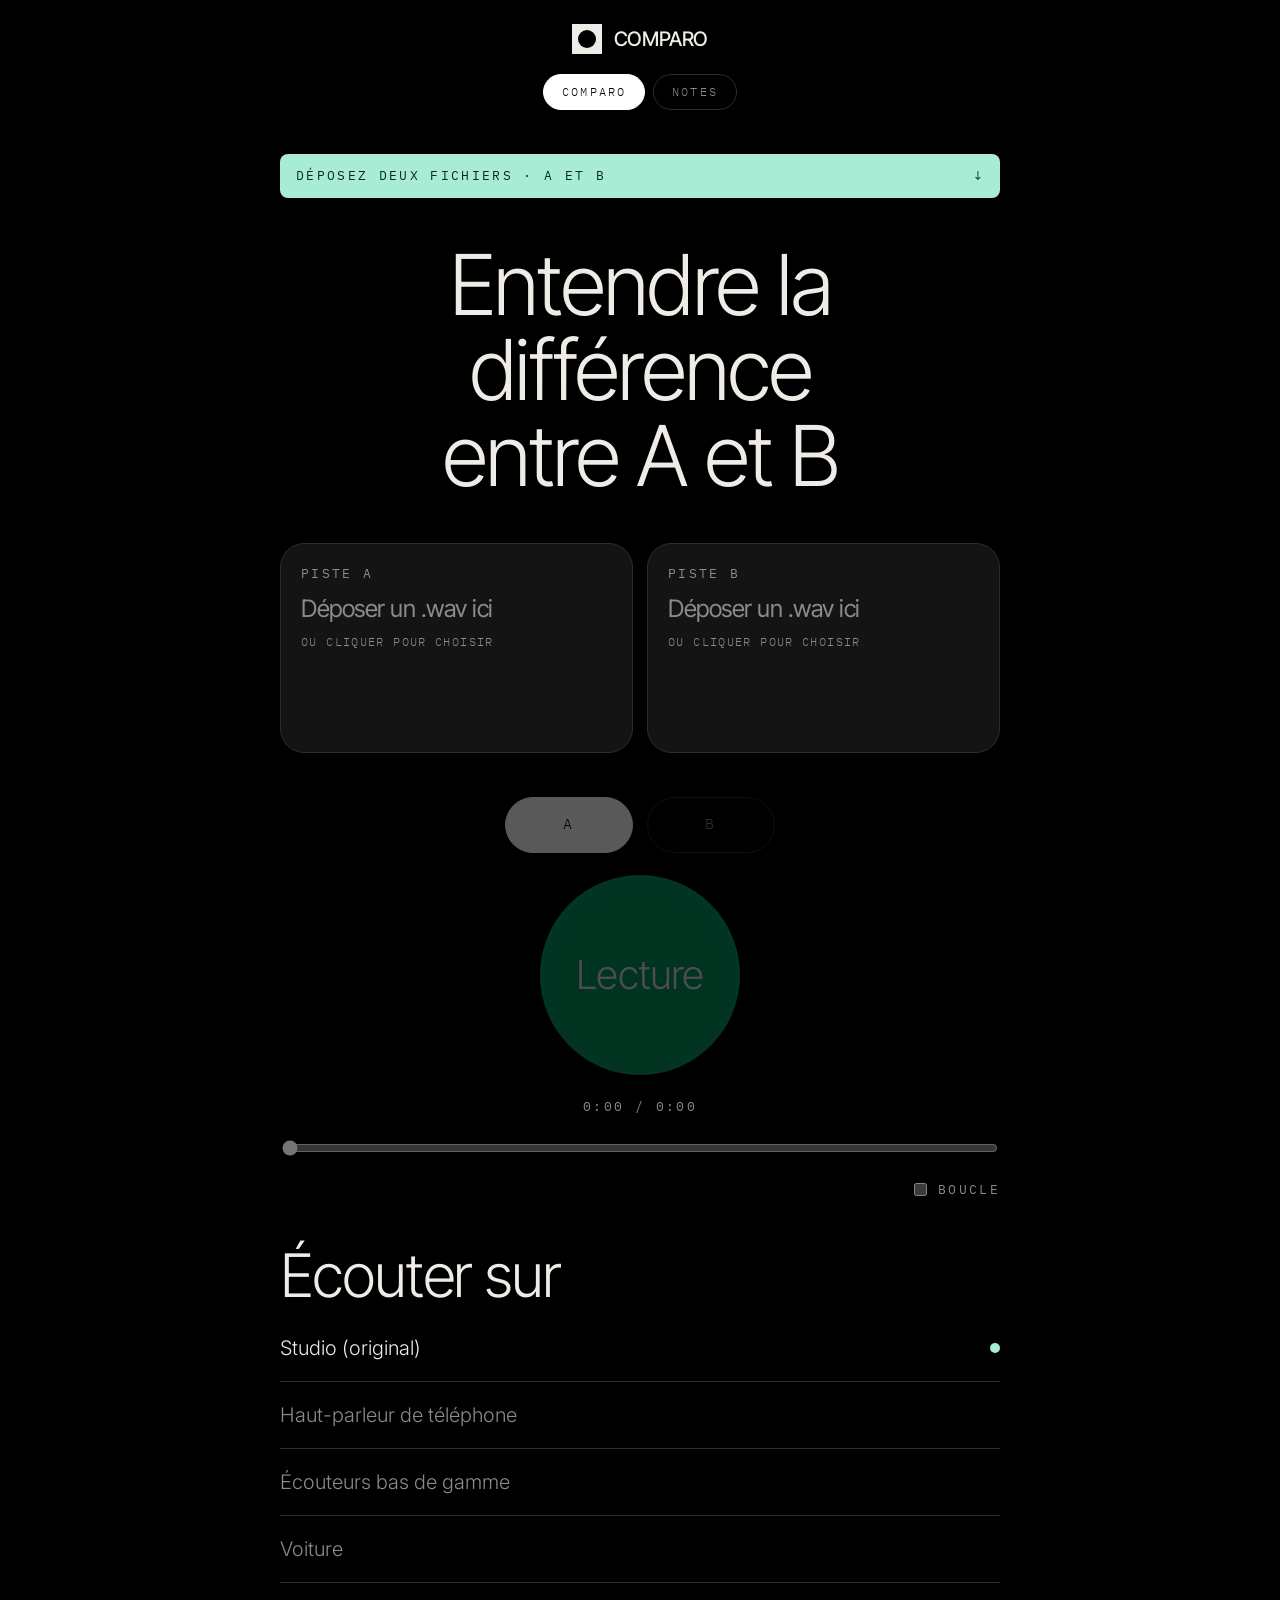
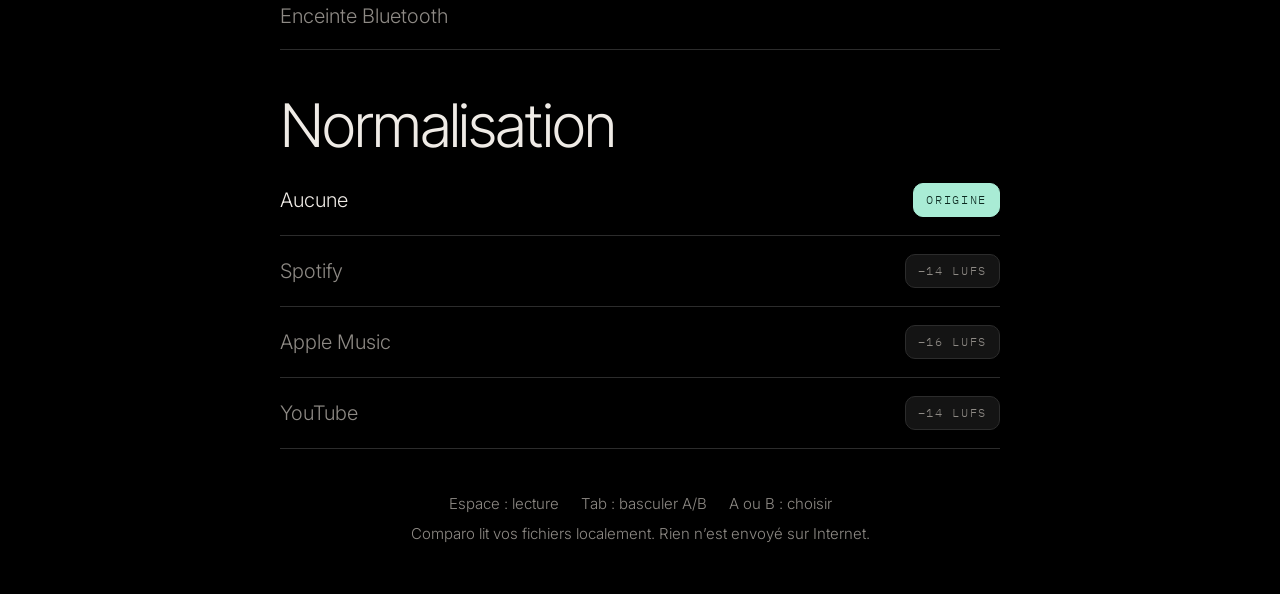
==== commit 62131225: "Add Notes: project tracking, bounce versions and timestamped timeline notes, with a Comparo/Notes sw" ====
--- a/index.html
+++ b/index.html
@@ -3,7 +3,7 @@
 <head>
 <meta charset="utf-8">
 <meta name="viewport" content="width=device-width, initial-scale=1">
-<title>Comparo</title>
+<title>Comparo Notes</title>
 <link rel="preconnect" href="https://fonts.googleapis.com">
 <link rel="preconnect" href="https://fonts.gstatic.com" crossorigin>
 <link rel="stylesheet" href="https://fonts.googleapis.com/css2?family=Inter+Tight:wght@300;400;500&family=Inter:wght@300;400;500&family=IBM+Plex+Mono:wght@400&display=swap">
@@ -20,6 +20,7 @@
     color-scheme: dark;
   }
   * { box-sizing: border-box; }
+  [hidden] { display: none !important; }
   html, body { margin: 0; min-height: 100%; }
   body {
     background: var(--bg); color: var(--ink);
@@ -138,6 +139,129 @@
 
   footer { text-align: center; color: var(--muted); display: flex; flex-direction: column; gap: 8px; font-size: 15px; }
   footer .keys { display: flex; justify-content: center; flex-wrap: wrap; gap: 6px 22px; }
+  /* App switch + Notes */
+  .apps { display: flex; justify-content: center; gap: 8px; margin-top: -24px; }
+  .apps button {
+    height: 36px; padding: 0 18px; border-radius: 999px; cursor: pointer;
+    background: transparent; border: 1.5px solid var(--line); color: var(--muted);
+    font-family: var(--mono); font-size: 12px; letter-spacing: .18em; text-transform: uppercase;
+  }
+  .apps button:hover { color: var(--ink); border-color: var(--muted); }
+  .apps button.on { background: var(--white); border-color: var(--white); color: var(--black); }
+  .logo.notes::before {
+    width: 16px; height: 13px; border-radius: 0;
+    background: linear-gradient(var(--bg) 0 2.5px, transparent 2.5px 5.25px, var(--bg) 5.25px 7.75px, transparent 7.75px 10.5px, var(--bg) 10.5px 13px);
+  }
+  .view { display: flex; flex-direction: column; gap: 44px; }
+
+  .pill {
+    font-family: var(--mono); font-size: 12px; letter-spacing: .14em; text-transform: uppercase;
+    background: transparent; border: 1px solid var(--line); color: var(--ink);
+    border-radius: 999px; padding: 10px 16px; cursor: pointer; white-space: nowrap;
+  }
+  .pill:hover:not(:disabled) { border-color: var(--muted); }
+  .pill:disabled { opacity: .35; cursor: default; }
+  .pill.primary { background: var(--mint); border-color: var(--mint); color: var(--mint-ink); }
+  .pill.danger { color: var(--muted); }
+  .pill.danger.armed { border-color: var(--coral); color: var(--coral-hi); }
+  .listhead { display: flex; justify-content: space-between; align-items: flex-end; gap: 16px; flex-wrap: wrap; }
+  .listhead .h2 { margin: 0; }
+  .filters { display: flex; flex-wrap: wrap; gap: 8px; margin: 18px 0 6px; }
+  .filters button, .stages button {
+    height: 34px; padding: 0 14px; border-radius: 999px; cursor: pointer;
+    background: transparent; border: 1px solid var(--line); color: var(--muted);
+    font-family: var(--mono); font-size: 11.5px; letter-spacing: .14em; text-transform: uppercase;
+  }
+  .filters button:hover, .stages button:hover { color: var(--ink); border-color: var(--muted); }
+  .filters button.on, .stages button.on { background: var(--white); border-color: var(--white); color: var(--black); }
+
+  .rows { display: flex; flex-direction: column; }
+  .rows > button {
+    display: flex; justify-content: space-between; align-items: center; gap: 16px;
+    background: none; border: none; border-bottom: 1px solid var(--line);
+    padding: 18px 0; text-align: left; cursor: pointer; color: var(--ink); width: 100%;
+  }
+  .rows > button:hover .t { text-decoration: underline; text-decoration-thickness: 1px; text-underline-offset: 4px; }
+  .rows .l { display: flex; flex-direction: column; gap: 4px; min-width: 0; }
+  .rows .t { font-family: var(--display); font-weight: 300; font-size: 24px; letter-spacing: -0.02em; line-height: 1.15; overflow-wrap: anywhere; }
+  .rows .s { font-family: var(--mono); font-size: 11.5px; letter-spacing: .1em; text-transform: uppercase; color: var(--muted); overflow-wrap: anywhere; }
+  .rows .s.stale { color: var(--coral-hi); }
+  .rows .r { display: flex; align-items: center; gap: 12px; flex: none; }
+  .rows .d {
+    font-family: var(--mono); font-size: 12px; letter-spacing: .14em; text-transform: uppercase;
+    background: var(--chip); border: 1px solid var(--line); border-radius: 10px; padding: 7px 12px; color: var(--muted);
+  }
+  .rows .d.done { background: var(--mint); border-color: var(--mint); color: var(--mint-ink); }
+  .rows .c { font-family: var(--mono); font-size: 12px; letter-spacing: .1em; color: var(--muted); text-transform: uppercase; }
+  .rows .dot { width: 10px; height: 10px; border-radius: 50%; background: transparent; flex: none; }
+  .rows > button.on .dot { background: var(--mint); }
+  .rows > button.on .t { font-weight: 400; }
+  .empty { color: var(--muted); padding: 22px 0; border-bottom: 1px solid var(--line); max-width: 60ch; }
+
+  .back { align-self: flex-start; background: none; border: none; color: var(--muted); cursor: pointer; padding: 0; }
+  .back:hover { color: var(--ink); }
+  .phead { display: flex; flex-direction: column; gap: 14px; margin-top: -20px; }
+  .ptitle {
+    width: 100%; background: transparent; border: none; border-bottom: 1px solid transparent; color: var(--ink);
+    font-family: var(--display); font-weight: 300; font-size: clamp(40px, 9vw, 68px); letter-spacing: -0.035em; line-height: 1.1; padding: 0 0 4px;
+  }
+  .ptitle:hover, .ptitle:focus { border-bottom-color: var(--line); outline: none; }
+  .pmeta { color: var(--muted); }
+  .stages { display: flex; flex-wrap: wrap; gap: 8px; }
+  textarea.pnotes, .field {
+    width: 100%; background: var(--chip); border: 1px solid var(--line); border-radius: 16px; color: var(--ink);
+    font: 300 16px/1.5 var(--text); padding: 14px 16px;
+  }
+  textarea.pnotes { min-height: 110px; resize: vertical; }
+  textarea.pnotes:focus, .field:focus { outline: none; border-color: var(--muted); }
+  ::placeholder { color: var(--muted); opacity: .8; }
+
+  .tl { border-radius: 24px; border: 1px solid var(--line); background: var(--chip); padding: 22px 20px; display: flex; flex-direction: column; gap: 18px; }
+  .tl-head { display: flex; justify-content: space-between; align-items: baseline; gap: 12px; flex-wrap: wrap; }
+  .tl-head .v { font-family: var(--display); font-weight: 400; font-size: 34px; letter-spacing: -0.03em; line-height: 1; }
+  .tl-head .f { color: var(--muted); overflow-wrap: anywhere; }
+  .wave { position: relative; height: 128px; cursor: pointer; touch-action: manipulation; }
+  .wave canvas { width: 100%; height: 100%; display: block; }
+  .wave .ph { position: absolute; top: 0; bottom: 0; width: 1.5px; background: var(--white); pointer-events: none; }
+  .wave .mk {
+    position: absolute; top: 0; bottom: 0; width: 14px; margin-left: -7px; padding: 0; border: none; background: none; cursor: pointer;
+  }
+  .wave .mk::before { content: ""; position: absolute; left: 6.25px; top: 8px; bottom: 0; width: 1.5px; background: var(--mint); opacity: .7; }
+  .wave .mk::after { content: ""; position: absolute; left: 2px; top: 0; width: 10px; height: 10px; border-radius: 50%; background: var(--mint); }
+  .wave .nowave { position: absolute; inset: 0; display: grid; place-items: center; color: var(--muted); border: 1px dashed var(--line); border-radius: 14px; text-align: center; padding: 12px; }
+  .tl-transport { display: flex; align-items: center; gap: 16px; flex-wrap: wrap; }
+  .mini-play {
+    width: 72px; height: 72px; border-radius: 50%; border: none; cursor: pointer; flex: none;
+    background: radial-gradient(circle at 50% 50%, var(--green) 62%, var(--green-hi) 100%);
+    color: var(--white); font-family: var(--display); font-weight: 400; font-size: 15px;
+    box-shadow: 0 0 36px rgba(0, 168, 107, .25);
+  }
+  .mini-play.playing { background: radial-gradient(circle at 50% 50%, var(--coral) 62%, var(--coral-hi) 100%); box-shadow: 0 0 40px rgba(224, 96, 79, .35); }
+  .mini-play:disabled { opacity: .3; cursor: default; box-shadow: none; }
+  .tl-transport .grow { flex: 1; display: flex; gap: 8px; flex-wrap: wrap; justify-content: flex-end; }
+  .hintline { color: var(--muted); font-size: 14px; }
+  .hintline:empty { display: none; }
+  .noteadd { display: flex; align-items: center; gap: 12px; }
+  .noteadd .at {
+    font-family: var(--mono); font-size: 12px; letter-spacing: .1em; flex: none;
+    background: var(--mint); color: var(--mint-ink); border-radius: 10px; padding: 7px 10px; font-variant-numeric: tabular-nums;
+  }
+  .noteadd input {
+    flex: 1; min-width: 0; background: transparent; border: none; border-bottom: 1px solid var(--line);
+    color: var(--ink); font: 300 18px/1.4 var(--text); padding: 8px 0;
+  }
+  .noteadd input:focus { outline: none; border-bottom-color: var(--muted); }
+  .nlist { display: flex; flex-direction: column; }
+  .nrow { display: grid; grid-template-columns: auto minmax(0, 1fr) auto; gap: 14px; align-items: baseline; border-bottom: 1px solid var(--line); padding: 12px 0; }
+  .nrow .tt { background: none; border: none; padding: 0; cursor: pointer; color: var(--mint); font-family: var(--mono); font-size: 13px; letter-spacing: .08em; font-variant-numeric: tabular-nums; }
+  .nrow .tx { overflow-wrap: anywhere; }
+  .nrow .x { background: none; border: none; color: var(--muted); cursor: pointer; font-size: 20px; line-height: 1; padding: 0 4px; }
+  .nrow .x:hover { color: var(--coral-hi); }
+  .nrow.flash { background: color-mix(in srgb, var(--mint) 10%, transparent); }
+  .actions { display: flex; justify-content: flex-end; gap: 8px; flex-wrap: wrap; }
+  .storemsg { color: var(--warn); }
+  .storemsg:empty { display: none; }
+  .dropping .tl, .dropping #bounceList { outline: 1.5px dashed var(--mint); outline-offset: 6px; border-radius: 12px; }
   @media (max-width: 560px) {
     .slots { grid-template-columns: 1fr; }
     .slot { min-height: 0; }
@@ -152,7 +276,10 @@
 </head>
 <body>
 <main>
-  <header class="top"><div class="logo" aria-hidden="true"></div><span>COMPARO</span></header>
+  <header class="top"><div class="logo" id="appLogo" aria-hidden="true"></div><span id="appName">COMPARO</span></header>
+  <nav class="apps" aria-label="Changer d’outil"><button type="button" data-app="comparo" class="on">Comparo</button><button type="button" data-app="notes">Notes</button></nav>
+
+  <div class="view" id="view-comparo">
 
   <div class="banner mono" id="banner"><span id="bannerText">Déposez deux fichiers · A et B</span><span aria-hidden="true">↓</span></div>
 
@@ -222,6 +349,85 @@
     <div class="keys"><span>Espace : lecture</span><span>Tab : basculer A/B</span><span>A ou B : choisir</span></div>
     <div>Comparo lit vos fichiers localement. Rien n’est envoyé sur Internet.</div>
   </footer>
+  </div>
+
+  <div class="view" id="view-notes" hidden>
+    <div class="banner mono"><span id="notesBanner">Chargement de vos projets…</span><span aria-hidden="true">↓</span></div>
+
+    <h1 class="hero" id="notesHero">Chaque version, jusqu’au master</h1>
+
+    <section id="projList">
+      <div class="listhead">
+        <h2 class="h2">Projets</h2>
+        <button class="pill primary" id="newProj" type="button">+ Nouveau projet</button>
+      </div>
+      <div class="filters" id="projFilter">
+        <button data-f="open" class="on" type="button">En cours</button>
+        <button data-f="done" type="button">Terminés</button>
+        <button data-f="all" type="button">Tous</button>
+      </div>
+      <div class="rows" id="projRows"></div>
+    </section>
+
+    <section id="projDetail" class="view" hidden>
+      <button class="back mono" id="backBtn" type="button">← Projets</button>
+      <div class="phead">
+        <input class="ptitle" id="pName" aria-label="Nom du projet" maxlength="120">
+        <div class="pmeta mono" id="pMeta"></div>
+        <div class="stages" id="pStatus" aria-label="Étape du projet"></div>
+        <textarea class="pnotes" id="pNotes" placeholder="Notes du projet : ce qu’il reste à faire, idées, références…"></textarea>
+      </div>
+
+      <section>
+        <div class="listhead">
+          <h2 class="h2">Versions</h2>
+          <button class="pill primary" id="addBounce" type="button">+ Ajouter un bounce</button>
+        </div>
+        <div class="rows" id="bounceList" style="margin-top: 14px"></div>
+        <input type="file" id="bounceFile" accept="audio/*,.wav,.aif,.aiff,.mp3,.flac,.m4a">
+        <input type="file" id="attachFile" accept="audio/*,.wav,.aif,.aiff,.mp3,.flac,.m4a">
+      </section>
+
+      <section class="tl" id="tl" hidden>
+        <div class="tl-head">
+          <div class="v" id="tlLabel">V1</div>
+          <div class="f mono" id="tlFile"></div>
+        </div>
+        <input class="field" id="tlComment" placeholder="Ce qui change dans cette version (ex : voix +1 dB, nouveau limiteur)" maxlength="300">
+        <div class="wave" id="wave" aria-label="Timeline : cliquez pour vous placer">
+          <canvas id="waveCanvas"></canvas>
+          <div class="ph" id="playhead"></div>
+          <div id="markers"></div>
+          <div class="nowave" id="noWave" hidden>Associez le fichier audio pour afficher la forme d’onde</div>
+        </div>
+        <div class="tl-transport">
+          <button class="mini-play" id="nPlay" type="button" disabled>Lecture</button>
+          <div class="time mono" id="nTime">0:00 / 0:00</div>
+          <div class="grow" id="tlActions">
+            <button class="pill" id="attachBtn" type="button">Associer le fichier audio</button>
+            <button class="pill" id="toA" type="button">Mettre en A</button>
+            <button class="pill" id="toB" type="button">Mettre en B</button>
+          </div>
+        </div>
+        <div class="hintline" id="tlHint"></div>
+        <form class="noteadd" id="noteForm">
+          <span class="at" id="noteAt">0:00</span>
+          <input id="noteInput" placeholder="Ajouter une note à cet instant…" maxlength="500" autocomplete="off">
+          <button class="pill" type="submit">Ajouter</button>
+        </form>
+        <div class="nlist" id="noteList"></div>
+        <div class="actions"><button class="pill danger" id="delBounce" type="button">Supprimer cette version</button></div>
+      </section>
+
+      <div class="actions"><button class="pill danger" id="delProj" type="button">Supprimer le projet</button></div>
+    </section>
+
+    <footer>
+      <div class="keys"><span>Espace : lecture</span><span>N : note à l’instant</span><span>Déposez un fichier audio pour ajouter un bounce</span></div>
+      <div id="storeInfo">Projets enregistrés dans ce navigateur. Les fichiers audio restent sur votre appareil.</div>
+      <div class="storemsg" id="storeMsg"></div>
+    </footer>
+  </div>
 </main>
 
 <!-- Loudness meter (ITU-R BS.1770-4 integrated loudness + 4x oversampled true peak), run in a worker -->
@@ -593,6 +799,7 @@
   });
   document.addEventListener('dragover', e => e.preventDefault());
   document.addEventListener('drop', e => {
+    if (document.body.dataset.view === 'notes') return;
     if (e.target.closest('.slot')) return;
     e.preventDefault();
     const files = [...e.dataTransfer.files];
@@ -760,7 +967,8 @@
   }));
 
   document.addEventListener('keydown', e => {
-    if (e.target.tagName === 'INPUT' && e.target.type !== 'range' && e.target.type !== 'checkbox') return;
+    if (document.body.dataset.view === 'notes') return;
+    if (e.target.tagName === 'TEXTAREA' || (e.target.tagName === 'INPUT' && e.target.type !== 'range' && e.target.type !== 'checkbox')) return;
     const key = e.key.toLowerCase();
     if (e.code === 'Space') { e.preventDefault(); playing ? pause() : play(); }
     else if (key === 'tab' || key === 'arrowleft' || key === 'arrowright') {
@@ -770,9 +978,483 @@
     else if (key === 'b' || key === '2') setActive('B');
   });
 
+  window.comparo = { load: (k, file) => loadFile(k, file), pause };
+
   updateUI();
   updateOptions();
 })();
 </script>
+<script>
+// ---------- App switch: Comparo ⇄ Notes ----------
+(() => {
+  const views = { comparo: document.getElementById('view-comparo'), notes: document.getElementById('view-notes') };
+  const names = { comparo: 'COMPARO', notes: 'NOTES' };
+  function show(v) {
+    if (!views[v]) v = 'comparo';
+    if (document.body.dataset.view === v) return;
+    document.body.dataset.view = v;
+    for (const k in views) views[k].hidden = k !== v;
+    document.getElementById('appName').textContent = names[v];
+    document.getElementById('appLogo').classList.toggle('notes', v === 'notes');
+    document.querySelectorAll('.apps button').forEach(b => b.classList.toggle('on', b.dataset.app === v));
+    if (v === 'notes') window.comparo?.pause();
+    else window.notesApp?.pause();
+    window.notesApp?.onShow(v === 'notes');
+  }
+  document.querySelectorAll('.apps button').forEach(b => b.addEventListener('click', () => {
+    show(b.dataset.app);
+    try { history.replaceState(null, '', '#' + b.dataset.app); } catch { location.hash = b.dataset.app; }
+  }));
+  window.addEventListener('hashchange', () => show(location.hash.slice(1)));
+  show(location.hash.slice(1) || 'comparo');
+})();
+
+// ---------- Notes ----------
+(() => {
+  const STATUSES = ['Idée', 'Composition', 'Arrangement', 'Mix', 'Master', 'Terminé'];
+  const DONE = 'Terminé';
+  const STALE_DAYS = 14;
+  const LS_KEY = 'comparo-notes-v1';
+  const $ = id => document.getElementById(id);
+  const el = (tag, cls, text) => { const e = document.createElement(tag); if (cls) e.className = cls; if (text != null) e.textContent = text; return e; };
+  const uid = () => Date.now().toString(36) + Math.random().toString(36).slice(2, 8);
+  const fmt = s => { s = Math.max(0, s || 0); const m = Math.floor(s / 60), r = Math.floor(s % 60); return `${m}:${String(r).padStart(2, '0')}`; };
+  const ago = ts => {
+    const s = (Date.now() - ts) / 1000;
+    if (s < 60) return 'à l’instant';
+    if (s < 3600) return `il y a ${Math.floor(s / 60)} min`;
+    if (s < 86400) return `il y a ${Math.floor(s / 3600)} h`;
+    return `il y a ${Math.floor(s / 86400)} j`;
+  };
+  const day = ts => new Date(ts).toLocaleDateString('fr-FR', { day: 'numeric', month: 'short', year: 'numeric' });
+  const plural = (n, w) => `${n} ${w}${n > 1 ? 's' : ''}`;
+
+  // ---------- Store: account (db) when the page runs on claude.ai, this browser otherwise ----------
+  let projects = [];
+  let ready = false, mode = 'local', col = null, readOnly = false;
+  const chains = new Map();
+  const readLocal = () => { try { return JSON.parse(localStorage.getItem(LS_KEY) || '[]'); } catch { return []; } };
+  const writeLocal = () => { try { localStorage.setItem(LS_KEY, JSON.stringify(projects)); } catch {} };
+  const setMsg = t => { $('storeMsg').textContent = t || ''; };
+
+  function onWriteError(e) {
+    const code = e && e.code;
+    if (code === 'invalid_argument' || code === 'not_granted' || code === 'revoked') {
+      readOnly = true; setMsg('Vous ne pouvez pas modifier ces projets depuis cette vue.');
+    } else if (code === 'quota_exceeded') setMsg('Espace de stockage plein : supprimez d’anciens projets ou versions.');
+    else setMsg('Une modification n’a pas pu être enregistrée. Réessayez dans un instant.');
+    render();
+  }
+
+  function persist(p, touch = true) {
+    if (readOnly) return;
+    if (touch) p.updatedAt = Date.now();
+    const i = projects.findIndex(x => x.id === p.id);
+    if (i < 0) projects.push(p); else projects[i] = p;
+    if (mode === 'db') {
+      const { id, ...body } = p;
+      const snapshot = JSON.parse(JSON.stringify(body));
+      const next = (chains.get(id) || Promise.resolve()).then(() => col.doc(id).set(snapshot)).catch(onWriteError);
+      chains.set(id, next);
+    } else writeLocal();
+    render();
+  }
+  function removeProject(id) {
+    if (readOnly) return;
+    projects = projects.filter(p => p.id !== id);
+    if (mode === 'db') {
+      const next = (chains.get(id) || Promise.resolve()).then(() => col.doc(id).delete()).catch(onWriteError);
+      chains.set(id, next);
+    } else writeLocal();
+    render();
+  }
+
+  async function initStore() {
+    const c = window.claude;
+    let db = null, user = null, id = null;
+    if (c && typeof c.use === 'function') {
+      try { [db, user] = await Promise.all([c.use('db'), c.use('user')]); } catch {}
+      if (user) { try { id = await user.id(); } catch {} }
+    }
+    if (!db || !id) {
+      projects = readLocal(); mode = 'local'; ready = true;
+      $('storeInfo').textContent = 'Projets enregistrés dans ce navigateur. Les fichiers audio restent sur votre appareil.';
+      render(); return;
+    }
+    mode = 'db';
+    col = db.collection('data/users/' + id);
+    $('storeInfo').textContent = 'Projets enregistrés sur votre compte, visibles par vous seul. Les fichiers audio restent sur votre appareil.';
+    const timer = setTimeout(() => {
+      if (!ready) { ready = true; setMsg('Vos projets ne répondent pas encore. Ils s’afficheront dès que la connexion revient.'); render(); }
+    }, 10000);
+    col.onSnapshot(snap => {
+      projects = snap.docs.map(d => ({ ...structuredClone(d.data()), id: d.id }));
+      if (!snap.metadata.fromCache) { clearTimeout(timer); setMsg(''); }
+      ready = true;
+      render();
+    }, () => {
+      clearTimeout(timer); ready = true;
+      setMsg('Impossible de charger vos projets pour le moment.');
+      render();
+    });
+  }
+
+  // ---------- View state ----------
+  let filter = 'open', curP = null, curB = null;
+  let pos = 0, pendingT = null;
+  const files = new Map();       // bounce id -> File (this visit only)
+  const audio = new Audio();
+  audio.preload = 'auto';
+  let audioFor = null, audioURL = null, raf = 0;
+  const cur = () => projects.find(p => p.id === curP) || null;
+  const curBounce = () => cur()?.bounces?.find(b => b.id === curB) || null;
+  const nextLabel = p => 'V' + (p.bounces.reduce((m, b) => Math.max(m, parseInt(String(b.label).slice(1)) || 0), 0) + 1);
+
+  // ---------- Rendering ----------
+  function render() {
+    if (curP && !cur()) { curP = null; curB = null; }
+    renderBanner();
+    $('projList').hidden = !!curP;
+    $('projDetail').hidden = !curP;
+    $('notesHero').hidden = !!curP;
+    if (curP) renderDetail(); else renderList();
+  }
+
+  function renderBanner() {
+    const b = $('notesBanner');
+    if (!ready) { b.textContent = 'Chargement de vos projets…'; return; }
+    const p = cur();
+    if (p) { b.textContent = `${p.name || 'Sans titre'} · ${p.status} · ${plural(p.bounces.length, 'version')}`; return; }
+    if (!projects.length) { b.textContent = 'Créez un projet pour suivre ses versions'; return; }
+    const open = projects.filter(p => p.status !== DONE);
+    const stale = open.filter(p => Date.now() - p.updatedAt > STALE_DAYS * 86400e3).length;
+    b.textContent = `${plural(open.length, 'projet')} en cours` + (stale ? ` · ${stale} en pause depuis ${STALE_DAYS} j ou plus` : '');
+  }
+
+  function renderList() {
+    document.querySelectorAll('#projFilter button').forEach(b => b.classList.toggle('on', b.dataset.f === filter));
+    $('newProj').disabled = readOnly || !ready;
+    const rows = $('projRows');
+    rows.replaceChildren();
+    if (!ready) { rows.append(el('div', 'empty', 'Chargement…')); return; }
+    const list = projects
+      .filter(p => filter === 'all' || (filter === 'done' ? p.status === DONE : p.status !== DONE))
+      .sort((a, b) => b.updatedAt - a.updatedAt);
+    if (!list.length) {
+      rows.append(el('div', 'empty', filter === 'done' ? 'Aucun projet terminé pour l’instant.'
+        : projects.length ? 'Aucun projet en cours : tout est terminé.' : 'Aucun projet. Créez-en un, puis déposez vos bounces pour noter vos retours sur la timeline.'));
+      return;
+    }
+    for (const p of list) {
+      const btn = el('button'); btn.type = 'button';
+      const l = el('span', 'l');
+      l.append(el('span', 't', p.name || 'Sans titre'));
+      const nNotes = p.bounces.reduce((s, b) => s + b.notes.length, 0);
+      const last = p.bounces.length ? p.bounces[p.bounces.length - 1].label : 'Aucune version';
+      const stale = p.status !== DONE && Date.now() - p.updatedAt > STALE_DAYS * 86400e3;
+      l.append(el('span', 's' + (stale ? ' stale' : ''), `${last} · ${plural(nNotes, 'note')} · ${stale ? 'en pause, ' : ''}${ago(p.updatedAt)}`));
+      const r = el('span', 'r');
+      r.append(el('span', 'd' + (p.status === DONE ? ' done' : ''), p.status));
+      btn.append(l, r);
+      btn.addEventListener('click', () => openProject(p.id));
+      rows.append(btn);
+    }
+  }
+
+  function setVal(input, v) { if (document.activeElement !== input && input.value !== v) input.value = v; }
+
+  function renderDetail() {
+    const p = cur();
+    setVal($('pName'), p.name || '');
+    setVal($('pNotes'), p.notes || '');
+    $('pMeta').textContent = `Créé le ${day(p.createdAt)} · modifié ${ago(p.updatedAt)}`;
+    const st = $('pStatus'); st.replaceChildren();
+    for (const s of STATUSES) {
+      const b = el('button', s === p.status ? 'on' : '', s); b.type = 'button';
+      b.addEventListener('click', () => { if (p.status !== s) { p.status = s; persist(p); } });
+      st.append(b);
+    }
+    [$('pName'), $('pNotes'), $('addBounce'), $('delProj')].forEach(x => x.disabled = readOnly);
+
+    if (curB && !p.bounces.some(b => b.id === curB)) curB = null;
+    if (!curB && p.bounces.length) curB = p.bounces[p.bounces.length - 1].id;
+
+    const list = $('bounceList'); list.replaceChildren();
+    if (!p.bounces.length) list.append(el('div', 'empty', 'Aucune version. Déposez un fichier audio ici ou utilisez « Ajouter un bounce ».'));
+    for (const b of [...p.bounces].reverse()) {
+      const btn = el('button', b.id === curB ? 'on' : ''); btn.type = 'button';
+      const l = el('span', 'l');
+      l.append(el('span', 't', b.label + (b.comment ? ' · ' + b.comment : '')));
+      l.append(el('span', 's', `${b.file} · ${fmt(b.duration)} · ${day(b.createdAt)}`));
+      const r = el('span', 'r');
+      r.append(el('span', 'c', plural(b.notes.length, 'note')), el('span', 'dot'));
+      btn.append(l, r);
+      btn.addEventListener('click', () => { curB = b.id; pendingT = null; render(); });
+      list.append(btn);
+    }
+    renderTimeline();
+  }
+
+  function renderTimeline() {
+    const b = curBounce();
+    $('tl').hidden = !b;
+    if (!b) { stopAudio(); return; }
+    if (audioFor !== b.id) loadAudio(b);
+    $('tlLabel').textContent = b.label;
+    $('tlFile').textContent = `${b.file} · ${fmt(b.duration)}`;
+    setVal($('tlComment'), b.comment || '');
+    $('tlComment').disabled = readOnly;
+    const has = files.has(b.id);
+    $('attachBtn').hidden = has;
+    $('toA').hidden = $('toB').hidden = !has || !window.comparo;
+    $('nPlay').disabled = !has;
+    if (!has && !$('tlHint').dataset.keep) $('tlHint').textContent = 'Le fichier audio n’est pas conservé : associez-le à nouveau pour écouter cette version. Vous pouvez quand même placer des notes en cliquant sur la timeline.';
+    else if (has && !$('tlHint').dataset.keep) $('tlHint').textContent = '';
+    $('noWave').hidden = !!(b.peaks && b.peaks.length);
+    $('noteInput').disabled = $('noteForm').querySelector('button').disabled = readOnly;
+    $('delBounce').disabled = readOnly;
+
+    const nl = $('noteList'); nl.replaceChildren();
+    const mk = $('markers'); mk.replaceChildren();
+    const notes = [...b.notes].sort((x, y) => x.t - y.t);
+    if (!notes.length) nl.append(el('div', 'empty', 'Pas encore de note. Mettez en lecture, puis écrivez ce que vous entendez : la note est placée à l’instant où vous commencez à taper.'));
+    for (const n of notes) {
+      const row = el('div', 'nrow'); row.dataset.id = n.id;
+      const tt = el('button', 'tt', fmt(n.t)); tt.type = 'button'; tt.title = 'Aller à ' + fmt(n.t);
+      tt.addEventListener('click', () => seek(n.t, true));
+      const x = el('button', 'x', '×'); x.type = 'button'; x.title = 'Supprimer la note'; x.setAttribute('aria-label', 'Supprimer la note'); x.disabled = readOnly;
+      x.addEventListener('click', () => { const p = cur(); b.notes = b.notes.filter(z => z.id !== n.id); persist(p); });
+      row.append(tt, el('div', 'tx', n.text), x);
+      nl.append(row);
+      if (b.duration) {
+        const m = el('button', 'mk'); m.type = 'button';
+        m.style.left = (n.t / b.duration * 100) + '%';
+        m.title = `${fmt(n.t)} · ${n.text}`; m.setAttribute('aria-label', m.title);
+        m.addEventListener('click', e => { e.stopPropagation(); seek(n.t, true); flash(n.id); });
+        mk.append(m);
+      }
+    }
+    drawWave(); tickUI();
+  }
+
+  function flash(id) {
+    const row = document.querySelector(`.nrow[data-id="${CSS.escape(id)}"]`);
+    if (!row) return;
+    row.classList.add('flash'); row.scrollIntoView({ block: 'nearest', behavior: 'smooth' });
+    setTimeout(() => row.classList.remove('flash'), 1200);
+  }
+
+  // ---------- Waveform ----------
+  const css = n => getComputedStyle(document.documentElement).getPropertyValue(n).trim();
+  function drawWave() {
+    const b = curBounce(), cv = $('waveCanvas');
+    if (!b || $('tl').hidden) return;
+    const w = cv.clientWidth, h = cv.clientHeight, dpr = window.devicePixelRatio || 1;
+    if (!w || !h) return;
+    if (cv.width !== Math.round(w * dpr) || cv.height !== Math.round(h * dpr)) { cv.width = Math.round(w * dpr); cv.height = Math.round(h * dpr); }
+    const g = cv.getContext('2d');
+    g.setTransform(dpr, 0, 0, dpr, 0, 0);
+    g.clearRect(0, 0, w, h);
+    const peaks = b.peaks || [];
+    const frac = b.duration ? pos / b.duration : 0;
+    g.fillStyle = css('--line'); g.fillRect(0, h / 2 - .5, w, 1);
+    if (!peaks.length) return;
+    const n = peaks.length, bw = w / n, gap = bw > 3 ? 1 : 0;
+    const ink = css('--ink'), muted = css('--muted');
+    for (let i = 0; i < n; i++) {
+      const a = Math.max(.02, peaks[i]) * (h / 2 - 4);
+      g.fillStyle = (i + .5) / n <= frac ? ink : muted;
+      g.globalAlpha = (i + .5) / n <= frac ? 1 : .55;
+      g.fillRect(i * bw, h / 2 - a, Math.max(1, bw - gap), a * 2);
+    }
+    g.globalAlpha = 1;
+  }
+  window.addEventListener('resize', drawWave);
+
+  function tickUI() {
+    const b = curBounce();
+    if (!b) return;
+    const d = b.duration || 0;
+    $('playhead').style.left = (d ? Math.min(1, pos / d) * 100 : 0) + '%';
+    $('nTime').textContent = `${fmt(pos)} / ${fmt(d)}`;
+    $('noteAt').textContent = fmt(pendingT ?? pos);
+    const playing = !audio.paused;
+    $('nPlay').classList.toggle('playing', playing);
+    $('nPlay').textContent = playing ? 'Pause' : 'Lecture';
+  }
+
+  // ---------- Audio ----------
+  function stopAudio() {
+    audio.pause();
+    if (audioURL) { URL.revokeObjectURL(audioURL); audioURL = null; }
+    audio.removeAttribute('src'); audio.load();
+    audioFor = null;
+  }
+  function loadAudio(b) {
+    stopAudio();
+    audioFor = b.id; pos = 0; pendingT = null;
+    const f = files.get(b.id);
+    if (f) { audioURL = URL.createObjectURL(f); audio.src = audioURL; }
+  }
+  function seek(t, play) {
+    const b = curBounce(); if (!b) return;
+    pos = Math.max(0, Math.min(t, b.duration || 0));
+    if (audio.src) { try { audio.currentTime = pos; } catch {} if (play && audio.paused) audio.play().catch(() => {}); }
+    drawWave(); tickUI();
+  }
+  function loop() {
+    cancelAnimationFrame(raf);
+    const step = () => { if (audio.paused) { tickUI(); drawWave(); return; } pos = audio.currentTime; tickUI(); drawWave(); raf = requestAnimationFrame(step); };
+    raf = requestAnimationFrame(step);
+  }
+  audio.addEventListener('play', loop);
+  audio.addEventListener('pause', () => { tickUI(); });
+  audio.addEventListener('ended', () => { pos = 0; tickUI(); drawWave(); });
+  const togglePlay = () => { if (!audio.src) return; audio.paused ? audio.play().catch(() => {}) : audio.pause(); };
+  $('nPlay').addEventListener('click', togglePlay);
+
+  $('wave').addEventListener('click', e => {
+    const b = curBounce(); if (!b || !b.duration) return;
+    const r = $('wave').getBoundingClientRect();
+    seek((e.clientX - r.left) / r.width * b.duration, false);
+    pendingT = null; tickUI();
+  });
+
+  async function analyze(file) {
+    const buf = await file.arrayBuffer();
+    const Ctx = window.OfflineAudioContext || window.webkitOfflineAudioContext;
+    const ac = new Ctx(1, 1, 44100);
+    const ab = await ac.decodeAudioData(buf);
+    const N = 240, len = ab.length, step = Math.max(1, Math.floor(len / N));
+    const peaks = new Array(N).fill(0);
+    for (let c = 0; c < ab.numberOfChannels; c++) {
+      const d = ab.getChannelData(c);
+      for (let i = 0; i < N; i++) {
+        let m = peaks[i];
+        const end = Math.min(len, (i + 1) * step);
+        for (let j = i * step; j < end; j++) { const v = d[j] < 0 ? -d[j] : d[j]; if (v > m) m = v; }
+        peaks[i] = m;
+      }
+    }
+    const top = Math.max(...peaks) || 1;
+    return { duration: ab.duration, peaks: peaks.map(v => Math.round(v / top * 1000) / 1000) };
+  }
+
+  async function addBounce(file) {
+    const p = cur(); if (!p || !file || readOnly) return;
+    $('tlHint').dataset.keep = '1';
+    $('tlHint').textContent = `Analyse de ${file.name}…`;
+    $('tl').hidden = false;
+    try {
+      const { duration, peaks } = await analyze(file);
+      const b = { id: uid(), label: nextLabel(p), file: file.name, duration: Math.round(duration * 100) / 100, peaks, createdAt: Date.now(), comment: '', notes: [] };
+      files.set(b.id, file);
+      p.bounces.push(b);
+      curB = b.id; audioFor = null;
+      delete $('tlHint').dataset.keep;
+      persist(p);
+    } catch (e) {
+      $('tlHint').textContent = `Impossible de lire ${file.name}. Essayez un fichier WAV, AIFF, FLAC ou MP3.`;
+      setTimeout(() => { delete $('tlHint').dataset.keep; }, 4000);
+    }
+  }
+
+  async function attach(file) {
+    const p = cur(), b = curBounce(); if (!b || !file) return;
+    files.set(b.id, file); audioFor = null;
+    if (!b.peaks || !b.peaks.length || !b.duration) {
+      try { const r = await analyze(file); b.peaks = r.peaks; b.duration = Math.round(r.duration * 100) / 100; persist(p, false); return; } catch {}
+    }
+    render();
+  }
+
+  // ---------- Actions ----------
+  function openProject(id) { curP = id; curB = null; pendingT = null; stopAudio(); render(); window.scrollTo({ top: 0 }); }
+  $('backBtn').addEventListener('click', () => { curP = null; curB = null; stopAudio(); render(); });
+  document.querySelectorAll('#projFilter button').forEach(b => b.addEventListener('click', () => { filter = b.dataset.f; renderList(); }));
+  $('newProj').addEventListener('click', () => {
+    const now = Date.now();
+    const p = { id: uid(), name: 'Nouveau projet', status: 'Idée', notes: '', bounces: [], createdAt: now, updatedAt: now };
+    curP = p.id; curB = null;
+    persist(p);
+    $('pName').focus(); $('pName').select();
+  });
+
+  const timers = {};
+  const debounce = (key, fn, ms = 600) => { clearTimeout(timers[key]); timers[key] = setTimeout(fn, ms); };
+  $('pName').addEventListener('input', () => { const p = cur(); if (!p) return; p.name = $('pName').value; renderBanner(); debounce('name' + p.id, () => persist(p)); });
+  $('pNotes').addEventListener('input', () => { const p = cur(); if (!p) return; p.notes = $('pNotes').value; debounce('notes' + p.id, () => persist(p)); });
+  $('tlComment').addEventListener('input', () => { const p = cur(), b = curBounce(); if (!b) return; b.comment = $('tlComment').value; debounce('c' + b.id, () => persist(p)); });
+
+  $('addBounce').addEventListener('click', () => $('bounceFile').click());
+  $('bounceFile').addEventListener('change', e => { const f = e.target.files[0]; e.target.value = ''; addBounce(f); });
+  $('attachBtn').addEventListener('click', () => $('attachFile').click());
+  $('attachFile').addEventListener('change', e => { const f = e.target.files[0]; e.target.value = ''; attach(f); });
+  for (const k of ['A', 'B']) $('to' + k).addEventListener('click', () => {
+    const b = curBounce(); const f = b && files.get(b.id);
+    if (!f || !window.comparo) return;
+    window.comparo.load(k, f);
+    $('tlHint').dataset.keep = '1';
+    $('tlHint').textContent = `${b.label} est en piste ${k} dans Comparo.`;
+    setTimeout(() => { delete $('tlHint').dataset.keep; }, 4000);
+  });
+
+  // Two-step deletes (no browser dialogs inside the viewer)
+  function armed(btn, label, confirmLabel, action) {
+    btn.addEventListener('click', () => {
+      if (btn.classList.contains('armed')) { btn.classList.remove('armed'); btn.textContent = label; action(); return; }
+      btn.classList.add('armed'); btn.textContent = confirmLabel;
+      setTimeout(() => { btn.classList.remove('armed'); btn.textContent = label; }, 4000);
+    });
+  }
+  armed($('delBounce'), 'Supprimer cette version', 'Confirmer : supprimer la version et ses notes', () => {
+    const p = cur(), b = curBounce(); if (!b) return;
+    p.bounces = p.bounces.filter(x => x.id !== b.id); files.delete(b.id); curB = null; stopAudio(); persist(p);
+  });
+  armed($('delProj'), 'Supprimer le projet', 'Confirmer : supprimer le projet entier', () => {
+    const p = cur(); if (!p) return;
+    p.bounces.forEach(b => files.delete(b.id)); curP = null; curB = null; stopAudio(); removeProject(p.id);
+  });
+
+  // Notes on the timeline: the time is taken when you start typing
+  $('noteInput').addEventListener('input', () => { if (pendingT == null && $('noteInput').value) { pendingT = pos; tickUI(); } if (!$('noteInput').value) { pendingT = null; tickUI(); } });
+  $('noteForm').addEventListener('submit', e => {
+    e.preventDefault();
+    const p = cur(), b = curBounce(); const text = $('noteInput').value.trim();
+    if (!b || !text || readOnly) return;
+    const t = Math.round((pendingT ?? pos) * 100) / 100;
+    b.notes.push({ id: uid(), t, text, createdAt: Date.now() });
+    $('noteInput').value = ''; pendingT = null;
+    persist(p);
+  });
+
+  // Drop audio files on the project page to add bounces
+  const nv = $('view-notes');
+  nv.addEventListener('dragover', e => { if (!curP) return; e.preventDefault(); nv.classList.add('dropping'); });
+  nv.addEventListener('dragleave', e => { if (e.target === nv || !nv.contains(e.relatedTarget)) nv.classList.remove('dropping'); });
+  nv.addEventListener('drop', async e => {
+    nv.classList.remove('dropping');
+    if (!curP) return;
+    e.preventDefault();
+    for (const f of [...e.dataTransfer.files]) await addBounce(f);
+  });
+
+  document.addEventListener('keydown', e => {
+    if (document.body.dataset.view !== 'notes' || !curP) return;
+    const t = e.target, typing = t.tagName === 'TEXTAREA' || (t.tagName === 'INPUT' && !['range', 'checkbox'].includes(t.type)) || t.isContentEditable;
+    if (typing) { if (e.key === 'Escape') t.blur(); return; }
+    if (e.code === 'Space') { e.preventDefault(); togglePlay(); }
+    else if (e.key.toLowerCase() === 'n' && curBounce()) { e.preventDefault(); pendingT = pos; tickUI(); $('noteInput').focus(); }
+  });
+
+  window.notesApp = {
+    pause: () => audio.pause(),
+    onShow: visible => { if (visible) requestAnimationFrame(drawWave); },
+  };
+  render();
+  initStore();
+})();
+</script>
+
 </body>
 </html>
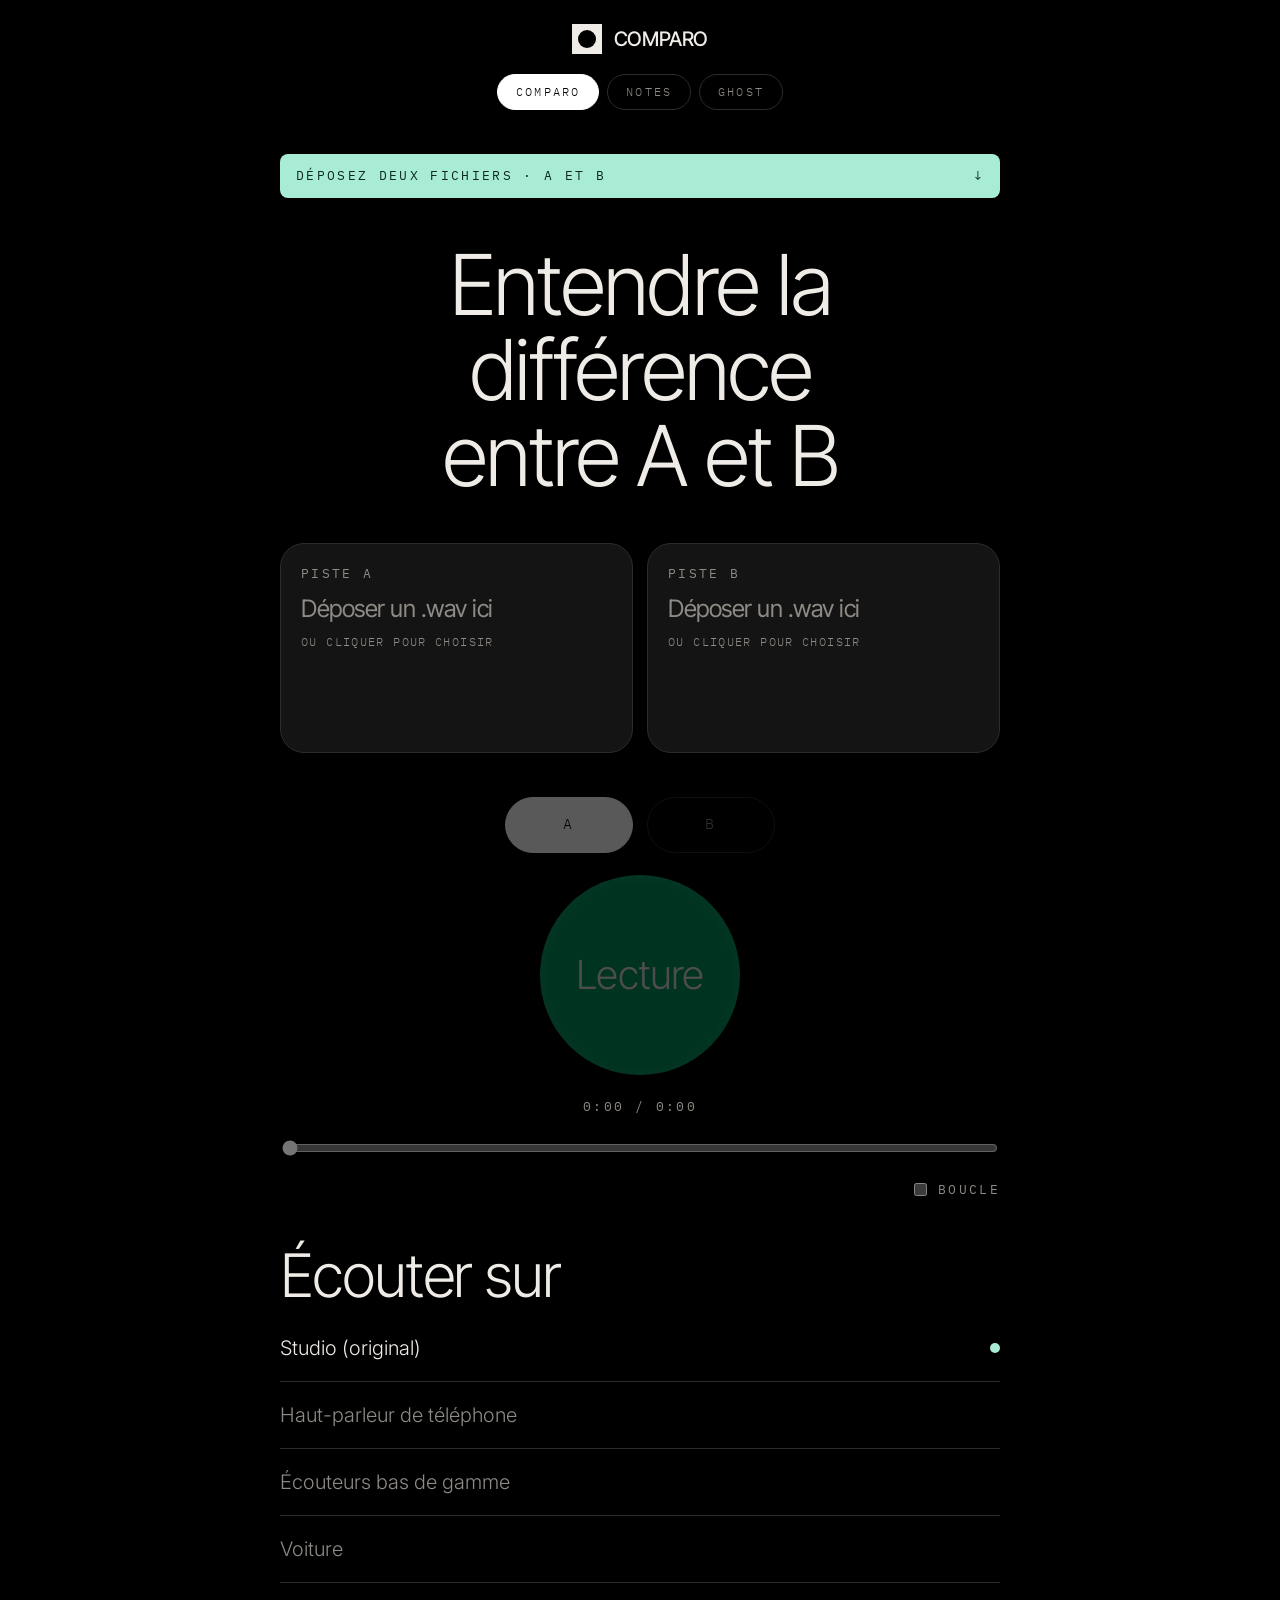
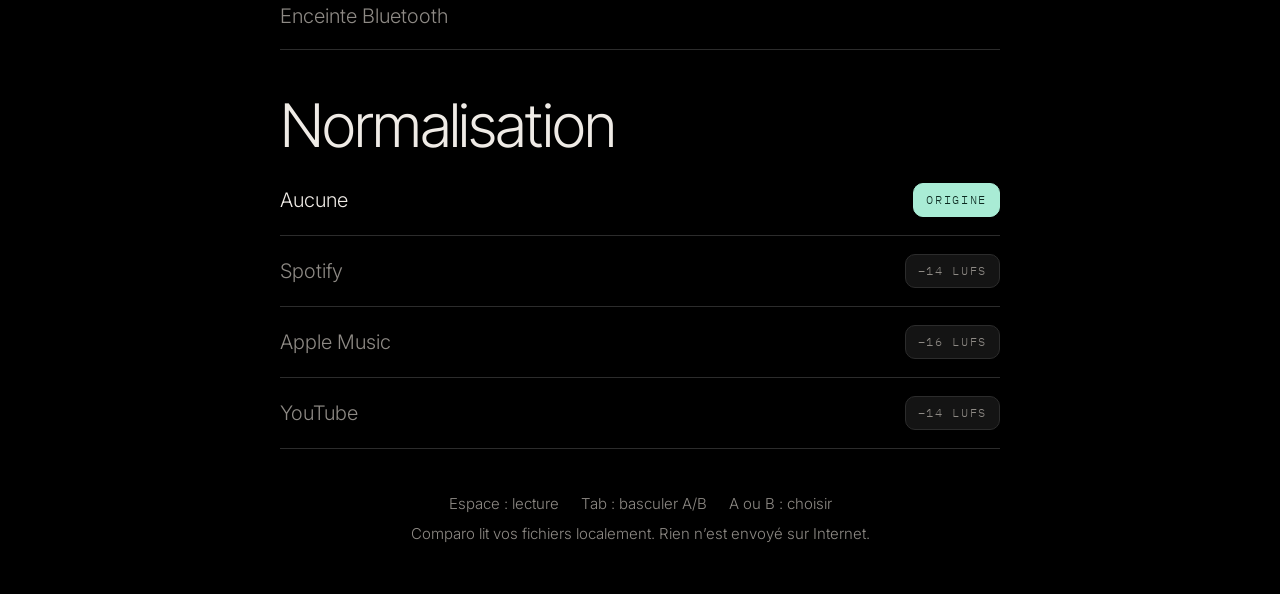
==== commit 966ebbd1: "Add Ghost: masking detector for two stems with spectrum, time map, ranked conflict zones and band li" ====
--- a/index.html
+++ b/index.html
@@ -3,7 +3,7 @@
 <head>
 <meta charset="utf-8">
 <meta name="viewport" content="width=device-width, initial-scale=1">
-<title>Comparo Notes</title>
+<title>Comparo Studio</title>
 <link rel="preconnect" href="https://fonts.googleapis.com">
 <link rel="preconnect" href="https://fonts.gstatic.com" crossorigin>
 <link rel="stylesheet" href="https://fonts.googleapis.com/css2?family=Inter+Tight:wght@300;400;500&family=Inter:wght@300;400;500&family=IBM+Plex+Mono:wght@400&display=swap">
@@ -262,6 +262,40 @@
   .storemsg { color: var(--warn); }
   .storemsg:empty { display: none; }
   .dropping .tl, .dropping #bounceList { outline: 1.5px dashed var(--mint); outline-offset: 6px; border-radius: 12px; }
+  /* Ghost (masking detector) */
+  .logo.ghost::before {
+    width: 22px; height: 14px; border-radius: 0;
+    background:
+      radial-gradient(circle at 7px 7px, transparent 4px, var(--bg) 4.5px 6.5px, transparent 7px),
+      radial-gradient(circle at 15px 7px, transparent 4px, var(--bg) 4.5px 6.5px, transparent 7px);
+  }
+  #gSlots .slot { min-height: 0; }
+  .gtrans { display: flex; align-items: center; gap: 16px; flex-wrap: wrap; }
+  .gtrans .filters { margin: 0; }
+  .gtrans .grow { flex: 1; display: flex; justify-content: flex-end; }
+  .zonechip { display: inline-flex; align-items: center; gap: 8px; }
+  .chart { position: relative; width: 100%; }
+  .chart canvas { display: block; width: 100%; height: 100%; }
+  .chart.spec { height: 240px; }
+  .chart.heat { height: 220px; cursor: pointer; }
+  .chart .ph { position: absolute; top: 0; bottom: 22px; width: 1.5px; background: var(--white); pointer-events: none; }
+  .legend { display: flex; gap: 18px; flex-wrap: wrap; color: var(--muted); }
+  .legend span { display: inline-flex; align-items: center; gap: 8px; }
+  .legend i { width: 14px; height: 3px; border-radius: 2px; display: inline-block; }
+  .legend i.a { background: var(--ink); }
+  .legend i.b { background: var(--mint); }
+  .legend i.c { background: var(--coral); height: 10px; width: 10px; border-radius: 2px; opacity: .8; }
+  .cardhead { display: flex; justify-content: space-between; align-items: baseline; gap: 12px; flex-wrap: wrap; }
+  .cardhead h3 { margin: 0; font-family: var(--display); font-weight: 400; font-size: 26px; letter-spacing: -0.02em; }
+  .zone { display: grid; grid-template-columns: minmax(0, 1fr) auto; gap: 6px 16px; align-items: center; border-bottom: 1px solid var(--line); padding: 18px 0; }
+  .zone .t { font-family: var(--display); font-weight: 300; font-size: 24px; letter-spacing: -0.02em; line-height: 1.15; }
+  .zone .t b { font-weight: 400; }
+  .zone .s { font-family: var(--mono); font-size: 11.5px; letter-spacing: .1em; text-transform: uppercase; color: var(--muted); }
+  .zone .adv { grid-column: 1 / -1; color: var(--muted); font-size: 15px; max-width: 62ch; }
+  .zone .meter { grid-column: 1 / -1; height: 4px; background: var(--line); border-radius: 2px; overflow: hidden; }
+  .zone .meter i { display: block; height: 100%; background: var(--coral); }
+  .zone.on .t { color: var(--mint); }
+  .zone .pill.on { background: var(--white); border-color: var(--white); color: var(--black); }
   @media (max-width: 560px) {
     .slots { grid-template-columns: 1fr; }
     .slot { min-height: 0; }
@@ -277,7 +311,7 @@
 <body>
 <main>
   <header class="top"><div class="logo" id="appLogo" aria-hidden="true"></div><span id="appName">COMPARO</span></header>
-  <nav class="apps" aria-label="Changer d’outil"><button type="button" data-app="comparo" class="on">Comparo</button><button type="button" data-app="notes">Notes</button></nav>
+  <nav class="apps" aria-label="Changer d’outil"><button type="button" data-app="comparo" class="on">Comparo</button><button type="button" data-app="notes">Notes</button><button type="button" data-app="ghost">Ghost</button></nav>
 
   <div class="view" id="view-comparo">
 
@@ -428,6 +462,72 @@
       <div class="storemsg" id="storeMsg"></div>
     </footer>
   </div>
+  <div class="view" id="view-ghost" hidden>
+    <div class="banner mono"><span id="gBanner">Chargez deux stems · A et B</span><span aria-hidden="true">↓</span></div>
+
+    <h1 class="hero">Là où vos sons se marchent dessus</h1>
+
+    <section class="slots" id="gSlots">
+      <div class="slot" data-k="A">
+        <div class="tag mono">Stem A</div>
+        <div class="body">
+          <div class="name">Déposer un stem ici</div>
+          <div class="meta">ex : kick, voix</div>
+        </div>
+        <button class="replace" type="button">Changer</button>
+        <input type="file" id="gFileA" accept="audio/*,.wav,.aif,.aiff,.mp3,.flac">
+      </div>
+      <div class="slot" data-k="B">
+        <div class="tag mono">Stem B</div>
+        <div class="body">
+          <div class="name">Déposer un stem ici</div>
+          <div class="meta">ex : basse, guitare</div>
+        </div>
+        <button class="replace" type="button">Changer</button>
+        <input type="file" id="gFileB" accept="audio/*,.wav,.aif,.aiff,.mp3,.flac">
+      </div>
+    </section>
+
+    <section class="tl" id="gPlayer">
+      <div class="gtrans">
+        <button class="mini-play" id="gPlay" type="button" disabled>Lecture</button>
+        <div class="time mono" id="gTime">0:00 / 0:00</div>
+        <div class="filters" id="gSolo" aria-label="Écoute">
+          <button data-s="both" class="on" type="button">A + B</button>
+          <button data-s="A" type="button">A seul</button>
+          <button data-s="B" type="button">B seul</button>
+        </div>
+        <div class="grow"><button class="pill" id="gZoneOff" type="button" hidden>Zone 0 Hz ×</button></div>
+      </div>
+      <div class="hintline" id="gHint">Les deux stems doivent démarrer au même moment, comme des pistes exportées de la même session.</div>
+    </section>
+
+    <section class="tl" id="gSpecCard" hidden>
+      <div class="cardhead">
+        <h3>Spectre moyen</h3>
+        <div class="legend mono"><span><i class="a"></i><span id="gLegA">A</span></span><span><i class="b"></i><span id="gLegB">B</span></span><span><i class="c"></i>Masquage</span></div>
+      </div>
+      <div class="chart spec"><canvas id="gSpec"></canvas></div>
+    </section>
+
+    <section class="tl" id="gHeatCard" hidden>
+      <div class="cardhead">
+        <h3>Dans le temps</h3>
+        <div class="legend mono"><span>Cliquez pour vous placer</span></div>
+      </div>
+      <div class="chart heat" id="gHeatWrap"><canvas id="gHeat"></canvas><div class="ph" id="gPh"></div></div>
+    </section>
+
+    <section class="opt" id="gZonesSec" hidden>
+      <h2 class="h2">Zones de conflit</h2>
+      <div id="gZones"></div>
+    </section>
+
+    <footer>
+      <div class="keys"><span>Espace : lecture</span><span>Écouter : isole la zone pendant la lecture</span></div>
+      <div>L’analyse se fait sur votre appareil. Rien n’est envoyé sur Internet.</div>
+    </footer>
+  </div>
 </main>
 
 <!-- Loudness meter (ITU-R BS.1770-4 integrated loudness + 4x oversampled true peak), run in a worker -->
@@ -529,8 +629,8 @@
   const timeEl = $('#time');
   const warnEl = $('#warn');
   const loopEl = $('#loop');
-  const switchBtns = [...document.querySelectorAll('.switch button')];
-  const slots = [...document.querySelectorAll('.slot')];
+  const switchBtns = [...document.querySelectorAll('#view-comparo .switch button')];
+  const slots = [...document.querySelectorAll('#view-comparo .slot')];
   const slotOf = k => slots.find(s => s.dataset.k === k);
 
   // ---------- Presets ----------
@@ -799,7 +899,7 @@
   });
   document.addEventListener('dragover', e => e.preventDefault());
   document.addEventListener('drop', e => {
-    if (document.body.dataset.view === 'notes') return;
+    if (document.body.dataset.view !== 'comparo') return;
     if (e.target.closest('.slot')) return;
     e.preventDefault();
     const files = [...e.dataTransfer.files];
@@ -967,7 +1067,7 @@
   }));
 
   document.addEventListener('keydown', e => {
-    if (document.body.dataset.view === 'notes') return;
+    if (document.body.dataset.view !== 'comparo') return;
     if (e.target.tagName === 'TEXTAREA' || (e.target.tagName === 'INPUT' && e.target.type !== 'range' && e.target.type !== 'checkbox')) return;
     const key = e.key.toLowerCase();
     if (e.code === 'Space') { e.preventDefault(); playing ? pause() : play(); }
@@ -984,11 +1084,451 @@
   updateOptions();
 })();
 </script>
+<!-- Masking analysis: STFT of both stems in 1/6-octave bands, run in a worker -->
+<script type="text/plain" id="ghost-src">
+function fft(re, im, cos, sin) {
+  const n = re.length;
+  for (let i = 1, j = 0; i < n; i++) {
+    let bit = n >> 1;
+    for (; j & bit; bit >>= 1) j ^= bit;
+    j ^= bit;
+    if (i < j) { let t = re[i]; re[i] = re[j]; re[j] = t; t = im[i]; im[i] = im[j]; im[j] = t; }
+  }
+  for (let size = 2; size <= n; size <<= 1) {
+    const half = size >> 1, step = n / size;
+    for (let i = 0; i < n; i += size) {
+      for (let j = 0, k = 0; j < half; j++, k += step) {
+        const a = i + j, b = a + half;
+        const tr = re[b] * cos[k] + im[b] * sin[k];
+        const ti = -re[b] * sin[k] + im[b] * cos[k];
+        re[b] = re[a] - tr; im[b] = im[a] - ti;
+        re[a] += tr; im[a] += ti;
+      }
+    }
+  }
+}
+onmessage = e => {
+  const { a, b, sr } = e.data;
+  const N = 8192;
+  const len = Math.max(a.length, b.length);
+  const hop = Math.max(2048, Math.ceil(Math.max(0, len - N) / 1800));
+  const frames = Math.max(1, Math.floor(Math.max(0, len - N) / hop) + 1);
+  const centers = [], lo = [], hi = [];
+  for (let k = 0; ; k++) {
+    const f = 31.5 * Math.pow(2, k / 6);
+    if (f > 16500 || f > sr / 2 * 0.9) break;
+    centers.push(f);
+    const l = f * Math.pow(2, -1 / 12), h = f * Math.pow(2, 1 / 12);
+    let bl = Math.ceil(l * N / sr), bh = Math.floor(h * N / sr);
+    if (bh < bl) bl = bh = Math.round(f * N / sr);
+    lo.push(bl); hi.push(bh);
+  }
+  const B = centers.length;
+  const cos = new Float64Array(N / 2), sin = new Float64Array(N / 2), win = new Float64Array(N);
+  for (let i = 0; i < N / 2; i++) { cos[i] = Math.cos(2 * Math.PI * i / N); sin[i] = Math.sin(2 * Math.PI * i / N); }
+  for (let i = 0; i < N; i++) win[i] = 0.5 - 0.5 * Math.cos(2 * Math.PI * i / (N - 1));
+  const re = new Float64Array(N), im = new Float64Array(N);
+  const spec = x => {
+    const L = new Float32Array(frames * B);
+    for (let t = 0; t < frames; t++) {
+      const o = t * hop;
+      for (let i = 0; i < N; i++) { const v = o + i < x.length ? x[o + i] : 0; re[i] = v * win[i]; im[i] = 0; }
+      fft(re, im, cos, sin);
+      for (let k = 0; k < B; k++) {
+        let p = 0;
+        for (let j = lo[k]; j <= hi[k]; j++) p += re[j] * re[j] + im[j] * im[j];
+        L[t * B + k] = 10 * Math.log10(p * 16 / (N * N) + 1e-20);
+      }
+      if (t % 50 === 0) postMessage({ progress: (t / frames) * 0.5 + (x === b ? 0.5 : 0) });
+    }
+    return L;
+  };
+  const LA = spec(a), LB = spec(b);
+  const stats = L => {
+    let g = -Infinity; const bm = new Float32Array(B).fill(-Infinity);
+    for (let t = 0; t < frames; t++) for (let k = 0; k < B; k++) { const v = L[t * B + k]; if (v > g) g = v; if (v > bm[k]) bm[k] = v; }
+    return { g, bm };
+  };
+  const sa = stats(LA), sb = stats(LB);
+  const clamp = v => v < 0 ? 0 : v > 1 ? 1 : v;
+  const C = new Float32Array(frames * B);
+  const sumC = new Float64Array(B), hits = new Float64Array(B), either = new Float64Array(B), diffW = new Float64Array(B);
+  const pA = new Float64Array(B), pB = new Float64Array(B), nA = new Float64Array(B), nB = new Float64Array(B);
+  for (let t = 0; t < frames; t++) for (let k = 0; k < B; k++) {
+    const i = t * B + k, la = LA[i], lb = LB[i];
+    const actA = la > sa.g - 50 && la > sa.bm[k] - 24;
+    const actB = lb > sb.g - 50 && lb > sb.bm[k] - 24;
+    if (la > sa.g - 70) { pA[k] += Math.pow(10, la / 10); nA[k]++; }
+    if (lb > sb.g - 70) { pB[k] += Math.pow(10, lb / 10); nB[k]++; }
+    if (actA || actB) either[k]++;
+    if (!(actA && actB)) continue;
+    const rel = Math.min(clamp((la - (sa.g - 50)) / 30), clamp((lb - (sb.g - 50)) / 30));
+    const c = clamp(1 - Math.abs(la - lb) / 12) * rel;
+    C[i] = c;
+    sumC[k] += c;
+    if (c > 0.3) { hits[k]++; diffW[k] += (la - lb) * c; }
+  }
+  const avgA = Array.from(pA, (p, k) => nA[k] ? 10 * Math.log10(p / nA[k]) : -120);
+  const avgB = Array.from(pB, (p, k) => nB[k] ? 10 * Math.log10(p / nB[k]) : -120);
+  const score = Array.from(sumC, s => s / frames);
+  const maxS = Math.max(...score, 0);
+  const zones = [];
+  if (maxS > 0.02) {
+    const thr = Math.max(0.03, maxS * 0.3);
+    let cur = null;
+    for (let k = 0; k <= B; k++) {
+      const on = k < B && score[k] >= thr;
+      if (on) {
+        if (!cur) cur = { k0: k, k1: k, score: 0, peak: k, hits: 0, either: 0, diff: 0, w: 0 };
+        cur.k1 = k; cur.score += score[k];
+        if (score[k] > score[cur.peak]) cur.peak = k;
+        cur.hits = Math.max(cur.hits, hits[k] / Math.max(1, either[k]));
+        cur.diff += diffW[k]; cur.w += sumC[k];
+      } else if (cur) {
+        zones.push({
+          lo: centers[cur.k0] * Math.pow(2, -1 / 12), hi: centers[cur.k1] * Math.pow(2, 1 / 12),
+          center: centers[cur.peak], score: cur.score, share: cur.hits,
+          diff: cur.w ? cur.diff / cur.w : 0,
+        });
+        cur = null;
+      }
+    }
+    zones.sort((x, y) => y.score - x.score);
+    zones.splice(6);
+  }
+  postMessage({ done: true, frames, B, hop, N, sr, centers, C, avgA, avgB, zones }, [C.buffer]);
+};
+</script>
+
+<script>
+// ---------- Ghost: masking detector ----------
+(() => {
+  const $ = id => document.getElementById(id);
+  const view = $('view-ghost');
+  const slots = [...view.querySelectorAll('.slot')];
+  const slotOf = k => slots.find(s => s.dataset.k === k);
+  const tracks = { A: null, B: null };   // { name, short, buffer }
+  let ctx = null, gains = {}, mix = null, bp = null, sources = [];
+  let playing = false, startCtxTime = 0, pauseOffset = 0, raf = 0;
+  let solo = 'both', zoneSel = null, an = null, heatImg = null, jobId = 0;
+
+  const fmt = s => { s = Math.max(0, s || 0); const m = Math.floor(s / 60), r = Math.floor(s % 60); return `${m}:${String(r).padStart(2, '0')}`; };
+  const fmtF = f => f < 1000 ? `${Math.round(f)} Hz` : `${(Math.round(f / 100) / 10).toLocaleString('fr-FR')} kHz`;
+  const fmtRange = (a, b) => (a < 1000 && b < 1000) ? `${Math.round(a)}–${Math.round(b)} Hz` : `${fmtF(a)} – ${fmtF(b)}`;
+  const region = f => f < 60 ? 'Sub' : f < 250 ? 'Grave' : f < 500 ? 'Bas-médium' : f < 2000 ? 'Médium' : f < 4000 ? 'Haut-médium' : f < 8000 ? 'Présence' : 'Air';
+  const css = n => getComputedStyle(document.documentElement).getPropertyValue(n).trim();
+  const duration = () => Math.max(tracks.A?.buffer.duration || 0, tracks.B?.buffer.duration || 0);
+  const position = () => playing ? ctx.currentTime - startCtxTime : pauseOffset;
+  const label = k => tracks[k] ? `${k} (${tracks[k].short})` : k;
+
+  function ensureCtx() {
+    if (ctx) return;
+    ctx = new AudioContext({ latencyHint: 'playback' });
+    mix = ctx.createGain();
+    bp = ctx.createBiquadFilter(); bp.type = 'bandpass';
+    for (const k of ['A', 'B']) { gains[k] = ctx.createGain(); gains[k].connect(mix); }
+    applySolo(true); route();
+  }
+  function route() {
+    mix.disconnect(); bp.disconnect();
+    if (zoneSel && an) {
+      const z = an.zones[zoneSel - 1];
+      bp.frequency.value = Math.sqrt(z.lo * z.hi);
+      bp.Q.value = Math.min(8, Math.max(0.8, Math.sqrt(z.lo * z.hi) / (z.hi - z.lo)));
+      mix.connect(bp); bp.connect(ctx.destination);
+    } else mix.connect(ctx.destination);
+  }
+  function applySolo(now) {
+    if (!ctx) return;
+    const t = ctx.currentTime;
+    for (const k of ['A', 'B']) {
+      const v = solo === 'both' || solo === k ? 1 : 0, g = gains[k].gain;
+      if (now) { g.value = v; continue; }
+      g.cancelScheduledValues(t); g.setValueAtTime(g.value, t); g.linearRampToValueAtTime(v, t + 0.01);
+    }
+  }
+
+  // ---------- Loading ----------
+  async function load(k, file) {
+    if (!file) return;
+    const was = playing; if (playing) pause();
+    const slot = slotOf(k);
+    slot.querySelector('.name').textContent = file.name;
+    slot.querySelector('.meta').textContent = 'Chargement…';
+    try {
+      ensureCtx();
+      const buffer = await ctx.decodeAudioData(await file.arrayBuffer());
+      tracks[k] = { name: file.name, short: file.name.replace(/\.[^.]+$/, '').slice(0, 24), buffer };
+      slot.querySelector('.meta').textContent = `${(buffer.sampleRate / 1000).toLocaleString('fr-FR')} kHz · ${buffer.numberOfChannels === 1 ? 'mono' : 'stéréo'} · ${fmt(buffer.duration)}`;
+      slot.classList.add('loaded');
+    } catch (e) {
+      tracks[k] = null; slot.classList.remove('loaded', 'active');
+      slot.querySelector('.meta').textContent = 'Fichier illisible';
+    }
+    an = null; zoneSel = null; heatImg = null;
+    updateUI(); render();
+    if (tracks.A && tracks.B) analyze();
+    if (was) play();
+  }
+
+  const workerURL = URL.createObjectURL(new Blob([$('ghost-src').textContent], { type: 'text/javascript' }));
+  function monoOf(buf) {
+    const n = buf.length, out = new Float32Array(n), ch = buf.numberOfChannels;
+    for (let c = 0; c < ch; c++) { const d = buf.getChannelData(c); for (let i = 0; i < n; i++) out[i] += d[i] / ch; }
+    return out;
+  }
+  function analyze() {
+    const id = ++jobId;
+    $('gBanner').textContent = 'Analyse des fréquences…';
+    const a = monoOf(tracks.A.buffer), b = monoOf(tracks.B.buffer);
+    const d = Math.abs(tracks.A.buffer.duration - tracks.B.buffer.duration);
+    $('gHint').textContent = d > 1
+      ? `Les deux stems n’ont pas la même durée (écart de ${fmt(d)}). Vérifiez qu’ils démarrent au même moment, sinon les zones détectées seront fausses.`
+      : 'Les deux stems doivent démarrer au même moment, comme des pistes exportées de la même session.';
+    const w = new Worker(workerURL);
+    w.onmessage = e => {
+      if (id !== jobId) { w.terminate(); return; }
+      if (e.data.progress != null) { $('gBanner').textContent = `Analyse des fréquences… ${Math.round(e.data.progress * 100)} %`; return; }
+      w.terminate();
+      an = e.data; heatImg = null;
+      render();
+    };
+    w.onerror = () => { w.terminate(); $('gBanner').textContent = 'L’analyse a échoué. Essayez avec des fichiers WAV.'; };
+    w.postMessage({ a, b, sr: tracks.A.buffer.sampleRate }, [a.buffer, b.buffer]);
+  }
+
+  // ---------- Rendering ----------
+  function render() {
+    const has = !!an;
+    $('gSpecCard').hidden = $('gHeatCard').hidden = $('gZonesSec').hidden = !has;
+    if (!has) {
+      if (!(tracks.A && tracks.B)) $('gBanner').textContent = !tracks.A && !tracks.B ? 'Chargez deux stems · A et B' : `Ajoutez le stem ${tracks.A ? 'B' : 'A'}`;
+      return;
+    }
+    const z = an.zones;
+    $('gBanner').textContent = z.length
+      ? `${z.length} zone${z.length > 1 ? 's' : ''} de masquage · la plus marquée vers ${fmtF(z[0].center)}`
+      : 'Aucun masquage marqué entre A et B';
+    $('gLegA').textContent = label('A'); $('gLegB').textContent = label('B');
+    renderZones();
+    requestAnimationFrame(() => { drawSpec(); drawHeat(); updateTime(); });
+  }
+
+  function advice(z) {
+    const close = Math.abs(z.diff) < 1.5;
+    const strong = z.diff > 0 ? 'A' : 'B', weak = z.diff > 0 ? 'B' : 'A';
+    const at = fmtF(z.center), r = region(z.center), inter = z.share < 0.4;
+    const who = close ? 'Décidez lequel des deux doit occuper cette zone, puis' : `${strong} domine ici :`;
+    const target = close ? 'creusez l’autre' : `creusez ${weak}`;
+    if (r === 'Sub' || r === 'Grave') return inter
+      ? `Conflit par moments vers ${at}. Un sidechain ou un EQ dynamique sur l’un des deux, déclenché par l’autre, libère la place seulement quand ils jouent ensemble.`
+      : `${who} ${target} de 2 à 4 dB vers ${at} avec un Q moyen. Si le grave n’est pas son rôle, un filtre passe-haut juste en dessous aide aussi.`;
+    if (r === 'Bas-médium') return `${who} ${target} de 2 à 3 dB vers ${at}. C’est souvent là que le mix devient boueux.`;
+    if (r === 'Médium' || r === 'Haut-médium') return `${who} ${target} de 2 à 3 dB vers ${at} pour laisser l’autre devant. Un panoramique différent peut aussi les séparer.`;
+    return `${who} ${target} de 1 à 3 dB vers ${at}, ou décalez la zone de brillance de l’un des deux.`;
+  }
+
+  function renderZones() {
+    const box = $('gZones'); box.replaceChildren();
+    if (!an.zones.length) {
+      const e = document.createElement('div'); e.className = 'empty';
+      e.textContent = 'Les deux stems occupent des zones de fréquences différentes, ou l’un est nettement plus fort que l’autre partout où ils se croisent.';
+      box.append(e); return;
+    }
+    const top = an.zones[0].score;
+    an.zones.forEach((z, i) => {
+      const row = document.createElement('div'); row.className = 'zone' + (zoneSel === i + 1 ? ' on' : '');
+      const l = document.createElement('div');
+      const t = document.createElement('div'); t.className = 't';
+      const bb = document.createElement('b'); bb.textContent = fmtRange(z.lo, z.hi);
+      t.append(bb, ` · ${region(z.center)}`);
+      const s = document.createElement('div'); s.className = 's';
+      const dom = Math.abs(z.diff) < 1.5 ? 'niveaux très proches' : `${z.diff > 0 ? 'A' : 'B'} plus fort de ${Math.round(Math.abs(z.diff) * 10) / 10} dB`.replace('.', ',');
+      s.textContent = `Masquage ${Math.round(z.share * 100)} % du temps · ${dom}`;
+      l.append(t, s);
+      const btn = document.createElement('button'); btn.type = 'button';
+      btn.className = 'pill' + (zoneSel === i + 1 ? ' on' : '');
+      btn.textContent = zoneSel === i + 1 ? 'Arrêter' : 'Écouter';
+      btn.addEventListener('click', () => setZone(zoneSel === i + 1 ? null : i + 1));
+      const m = document.createElement('div'); m.className = 'meter';
+      const mi = document.createElement('i'); mi.style.width = Math.max(4, z.score / top * 100) + '%'; m.append(mi);
+      const adv = document.createElement('div'); adv.className = 'adv'; adv.textContent = advice(z);
+      row.append(l, btn, m, adv);
+      box.append(row);
+    });
+  }
+
+  function setZone(n) {
+    zoneSel = n;
+    if (ctx) route();
+    const z = n && an.zones[n - 1];
+    $('gZoneOff').hidden = !z;
+    if (z) $('gZoneOff').textContent = `Zone ${fmtRange(z.lo, z.hi)} ×`;
+    renderZones(); drawSpec();
+    if (z && !playing && (tracks.A || tracks.B)) play();
+  }
+
+  function sizeCanvas(cv) {
+    const w = cv.clientWidth, h = cv.clientHeight, dpr = window.devicePixelRatio || 1;
+    if (!w || !h) return null;
+    if (cv.width !== Math.round(w * dpr) || cv.height !== Math.round(h * dpr)) { cv.width = Math.round(w * dpr); cv.height = Math.round(h * dpr); }
+    const g = cv.getContext('2d'); g.setTransform(dpr, 0, 0, dpr, 0, 0); g.clearRect(0, 0, w, h);
+    return { g, w, h };
+  }
+  const F0 = 25, F1 = 18000;
+  const xOf = (f, w) => Math.log(f / F0) / Math.log(F1 / F0) * w;
+
+  function drawSpec() {
+    if (!an || view.hidden) return;
+    const c = sizeCanvas($('gSpec')); if (!c) return;
+    const { g, w } = c, h = c.h - 22;
+    const top = Math.max(...an.avgA, ...an.avgB) + 3, range = 60;
+    const yOf = db => Math.min(h, Math.max(0, (top - db) / range * h));
+    g.font = '10px ' + css('--mono'); g.textAlign = 'center';
+    for (const f of [50, 100, 200, 500, 1000, 2000, 5000, 10000]) {
+      const x = xOf(f, w);
+      g.fillStyle = css('--line'); g.fillRect(x, 0, 1, h);
+      g.fillStyle = css('--muted'); g.fillText(f >= 1000 ? (f / 1000) + 'k' : String(f), x, h + 15);
+    }
+    const coral = css('--coral'), topS = an.zones[0]?.score || 1;
+    an.zones.forEach((z, i) => {
+      const x0 = xOf(z.lo, w), x1 = xOf(z.hi, w);
+      g.globalAlpha = 0.18 + 0.4 * (z.score / topS);
+      g.fillStyle = coral; g.fillRect(x0, 0, x1 - x0, h);
+      if (zoneSel === i + 1) { g.globalAlpha = 1; g.strokeStyle = css('--coral-hi'); g.lineWidth = 1.5; g.strokeRect(x0 + .75, .75, x1 - x0 - 1.5, h - 1.5); }
+    });
+    g.globalAlpha = 1;
+    const curve = (arr, color) => {
+      g.beginPath();
+      an.centers.forEach((f, k) => { const x = xOf(f, w), y = yOf(arr[k]); k ? g.lineTo(x, y) : g.moveTo(x, y); });
+      g.strokeStyle = color; g.lineWidth = 2; g.lineJoin = 'round'; g.stroke();
+    };
+    curve(an.avgA, css('--ink'));
+    curve(an.avgB, css('--mint'));
+  }
+
+  function drawHeat() {
+    if (!an || view.hidden) return;
+    const c = sizeCanvas($('gHeat')); if (!c) return;
+    const { g, w } = c, h = c.h - 22;
+    const { frames, B, C } = an;
+    if (!heatImg) {
+      heatImg = document.createElement('canvas'); heatImg.width = frames; heatImg.height = B;
+      const ig = heatImg.getContext('2d'), img = ig.createImageData(frames, B);
+      const hex = css('--coral').replace('#', ''), r = parseInt(hex.slice(0, 2), 16), gg = parseInt(hex.slice(2, 4), 16), bl = parseInt(hex.slice(4, 6), 16);
+      for (let t = 0; t < frames; t++) for (let k = 0; k < B; k++) {
+        const p = ((B - 1 - k) * frames + t) * 4, v = C[t * B + k];
+        img.data[p] = r; img.data[p + 1] = gg; img.data[p + 2] = bl; img.data[p + 3] = Math.round(Math.min(1, v * 1.4) * 255);
+      }
+      ig.putImageData(img, 0, 0);
+    }
+    const d = duration() || 1, span = Math.min(1, (frames * an.hop + an.N) / an.sr / d);
+    g.fillStyle = css('--bg'); g.fillRect(0, 0, w, h);
+    g.imageSmoothingEnabled = true;
+    g.drawImage(heatImg, 0, 0, w * span, h);
+    const yOfF = f => h - (Math.log(f / an.centers[0]) / Math.log(an.centers[B - 1] / an.centers[0])) * h;
+    g.font = '10px ' + css('--mono'); g.textAlign = 'left';
+    for (const f of [100, 1000, 10000]) {
+      const y = yOfF(f); if (y < 0 || y > h) continue;
+      g.fillStyle = css('--line'); g.fillRect(0, y, w, 1);
+      g.fillStyle = css('--muted'); g.fillText(f >= 1000 ? (f / 1000) + ' kHz' : f + ' Hz', 4, y - 4);
+    }
+    g.textAlign = 'center'; g.fillStyle = css('--muted');
+    for (const p of [0, .25, .5, .75, 1]) { g.textAlign = p === 0 ? 'left' : p === 1 ? 'right' : 'center'; g.fillText(fmt(d * p), w * p, h + 15); }
+  }
+  window.addEventListener('resize', () => { drawSpec(); drawHeat(); });
+
+  // ---------- Transport ----------
+  function stopSources() { for (const s of sources) { try { s.stop(); } catch {} s.disconnect(); } sources = []; }
+  async function play() {
+    if (!tracks.A && !tracks.B) return;
+    ensureCtx(); await ctx.resume();
+    if (pauseOffset >= duration()) pauseOffset = 0;
+    stopSources();
+    const when = ctx.currentTime + 0.05;
+    for (const k of ['A', 'B']) {
+      const t = tracks[k]; if (!t || pauseOffset >= t.buffer.duration) continue;
+      const s = ctx.createBufferSource(); s.buffer = t.buffer; s.connect(gains[k]); s.start(when, pauseOffset); sources.push(s);
+    }
+    startCtxTime = when - pauseOffset; playing = true; updateUI(); tick();
+  }
+  function pause() {
+    if (!playing) return;
+    pauseOffset = Math.min(position(), duration()); playing = false; stopSources(); cancelAnimationFrame(raf); updateUI();
+  }
+  function seekTo(t) { pauseOffset = Math.max(0, Math.min(t, duration())); if (playing) play(); else updateTime(); }
+  function tick() {
+    cancelAnimationFrame(raf);
+    const step = () => {
+      if (!playing) return;
+      if (position() >= duration()) { playing = false; pauseOffset = 0; stopSources(); updateUI(); return; }
+      updateTime(); raf = requestAnimationFrame(step);
+    };
+    raf = requestAnimationFrame(step);
+  }
+  function updateTime() {
+    const d = duration(), p = Math.min(position(), d);
+    $('gTime').textContent = `${fmt(p)} / ${fmt(d)}`;
+    $('gPh').style.left = (d ? p / d * 100 : 0) + '%';
+  }
+  function updateUI() {
+    const any = !!(tracks.A || tracks.B);
+    $('gPlay').disabled = !any;
+    $('gPlay').textContent = playing ? 'Pause' : 'Lecture';
+    $('gPlay').classList.toggle('playing', playing);
+    slots.forEach(s => s.classList.toggle('active', !!tracks[s.dataset.k] && (solo === 'both' || solo === s.dataset.k)));
+    view.querySelectorAll('#gSolo button').forEach(b => { b.classList.toggle('on', b.dataset.s === solo); b.disabled = b.dataset.s !== 'both' && !tracks[b.dataset.s]; });
+    updateTime();
+  }
+
+  $('gPlay').addEventListener('click', () => playing ? pause() : play());
+  view.querySelectorAll('#gSolo button').forEach(b => b.addEventListener('click', () => { solo = b.dataset.s; applySolo(false); updateUI(); }));
+  $('gZoneOff').addEventListener('click', () => setZone(null));
+  $('gHeatWrap').addEventListener('click', e => {
+    const r = $('gHeatWrap').getBoundingClientRect();
+    seekTo((e.clientX - r.left) / r.width * duration());
+  });
+
+  slots.forEach(slot => {
+    const k = slot.dataset.k, input = slot.querySelector('input');
+    slot.addEventListener('click', e => { if (e.target !== input) input.click(); });
+    slot.querySelector('.replace').addEventListener('click', e => { e.stopPropagation(); input.click(); });
+    input.addEventListener('change', () => { load(k, input.files[0]); input.value = ''; });
+    slot.addEventListener('dragover', e => { e.preventDefault(); slot.classList.add('drag'); });
+    slot.addEventListener('dragleave', () => slot.classList.remove('drag'));
+    slot.addEventListener('drop', e => {
+      e.preventDefault(); e.stopPropagation(); slot.classList.remove('drag');
+      const f = [...e.dataTransfer.files];
+      if (f.length >= 2) load('A', f[0]).then(() => load('B', f[1])); else load(k, f[0]);
+    });
+  });
+  view.addEventListener('dragover', e => e.preventDefault());
+  view.addEventListener('drop', e => {
+    e.preventDefault();
+    const f = [...e.dataTransfer.files];
+    if (f.length >= 2) load('A', f[0]).then(() => load('B', f[1]));
+    else if (f[0]) load(!tracks.A ? 'A' : 'B', f[0]);
+  });
+  document.addEventListener('keydown', e => {
+    if (document.body.dataset.view !== 'ghost') return;
+    const t = e.target;
+    if (t.tagName === 'TEXTAREA' || (t.tagName === 'INPUT' && !['range', 'checkbox'].includes(t.type))) return;
+    if (e.code === 'Space') { e.preventDefault(); playing ? pause() : play(); }
+  });
+
+  window.ghostApp = {
+    pause,
+    onShow: v => { if (v) requestAnimationFrame(() => { drawSpec(); drawHeat(); }); },
+  };
+  updateUI();
+})();
+</script>
+
 <script>
 // ---------- App switch: Comparo ⇄ Notes ----------
 (() => {
-  const views = { comparo: document.getElementById('view-comparo'), notes: document.getElementById('view-notes') };
-  const names = { comparo: 'COMPARO', notes: 'NOTES' };
+  const views = { comparo: document.getElementById('view-comparo'), notes: document.getElementById('view-notes'), ghost: document.getElementById('view-ghost') };
+  const names = { comparo: 'COMPARO', notes: 'NOTES', ghost: 'GHOST' };
   function show(v) {
     if (!views[v]) v = 'comparo';
     if (document.body.dataset.view === v) return;
@@ -996,10 +1536,13 @@
     for (const k in views) views[k].hidden = k !== v;
     document.getElementById('appName').textContent = names[v];
     document.getElementById('appLogo').classList.toggle('notes', v === 'notes');
+    document.getElementById('appLogo').classList.toggle('ghost', v === 'ghost');
     document.querySelectorAll('.apps button').forEach(b => b.classList.toggle('on', b.dataset.app === v));
-    if (v === 'notes') window.comparo?.pause();
-    else window.notesApp?.pause();
+    if (v !== 'comparo') window.comparo?.pause();
+    if (v !== 'notes') window.notesApp?.pause();
+    if (v !== 'ghost') window.ghostApp?.pause();
     window.notesApp?.onShow(v === 'notes');
+    window.ghostApp?.onShow(v === 'ghost');
   }
   document.querySelectorAll('.apps button').forEach(b => b.addEventListener('click', () => {
     show(b.dataset.app);
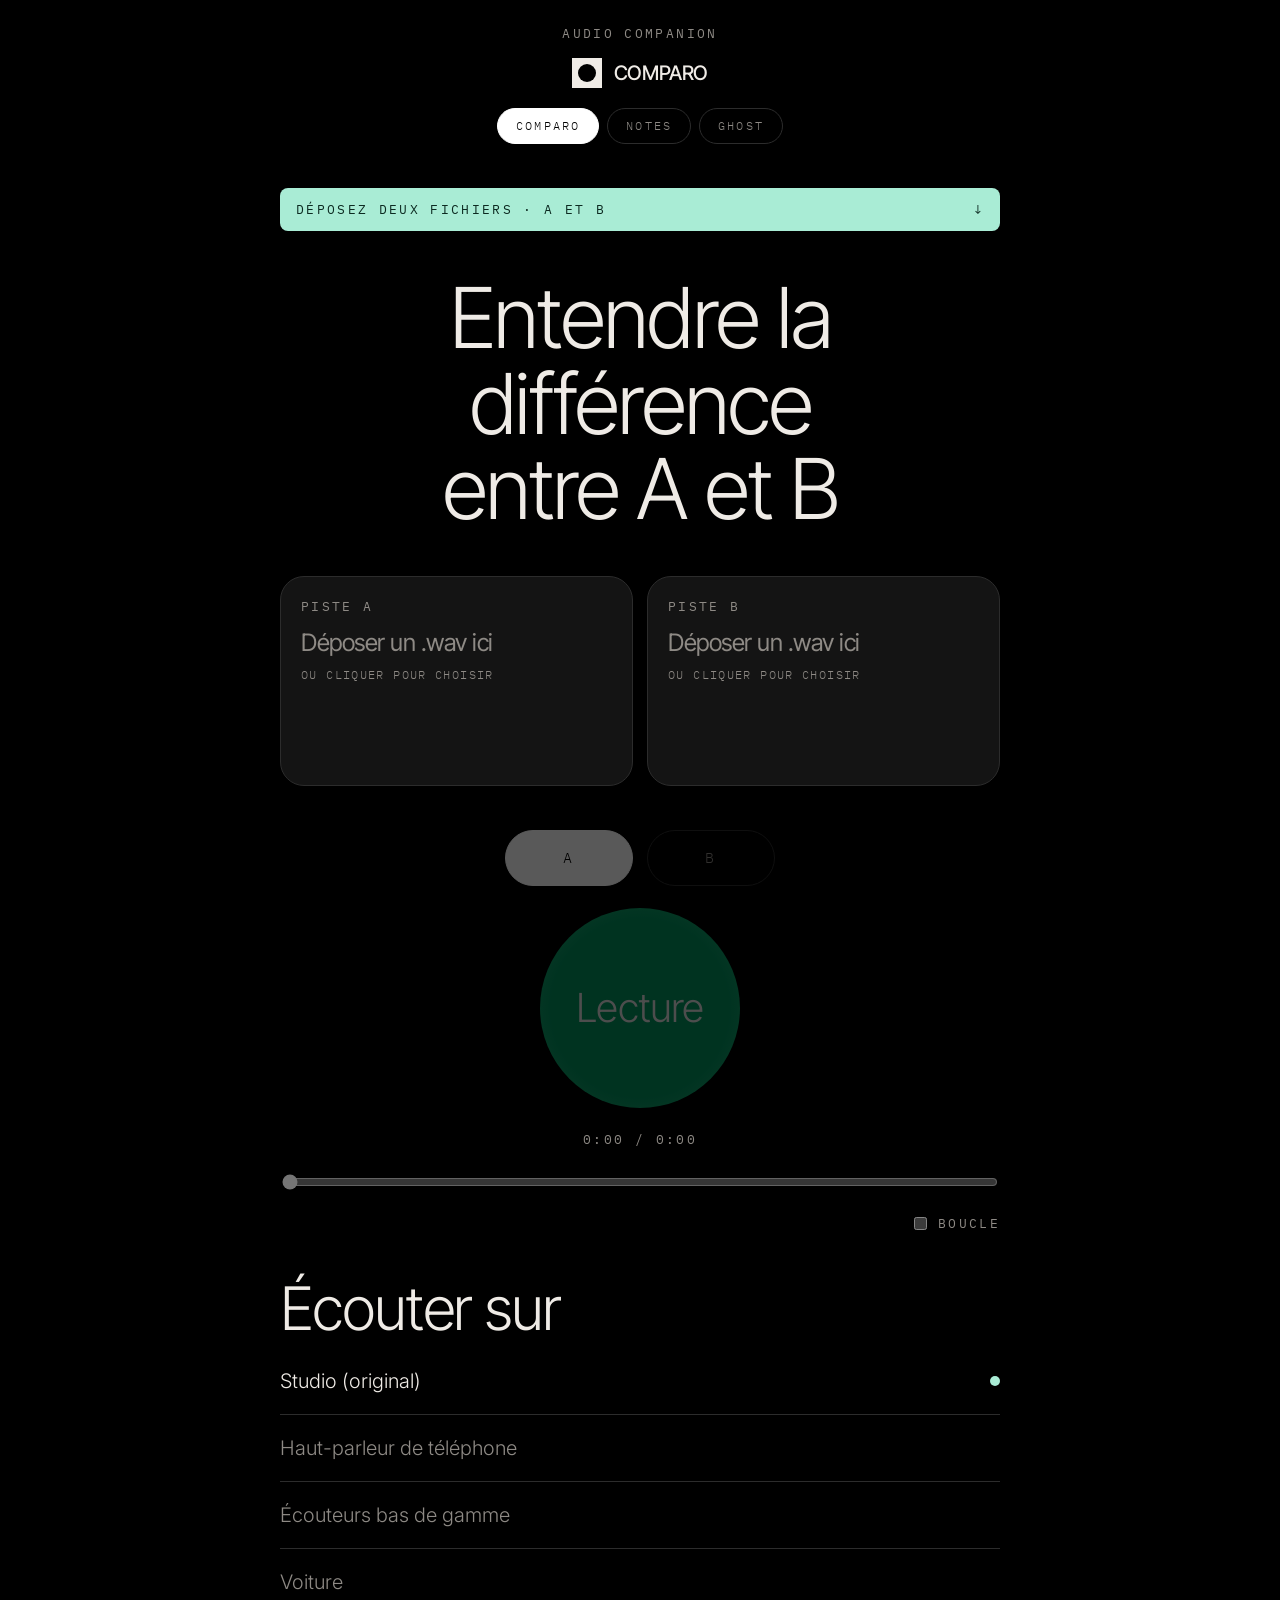
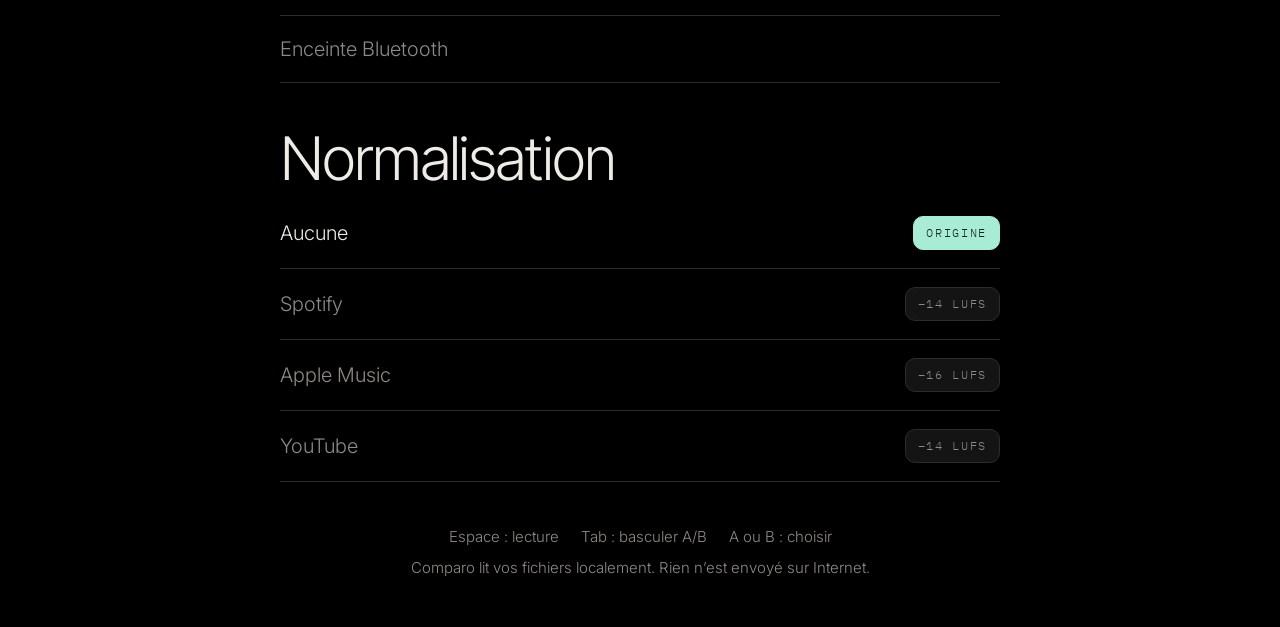
==== commit edf5b8c5: "Rename the product to Audio Companion (Comparo, Notes and Ghost stay as tool names) Co-Authored-By: " ====
--- a/index.html
+++ b/index.html
@@ -3,7 +3,7 @@
 <head>
 <meta charset="utf-8">
 <meta name="viewport" content="width=device-width, initial-scale=1">
-<title>Comparo Studio</title>
+<title>Audio Companion</title>
 <link rel="preconnect" href="https://fonts.googleapis.com">
 <link rel="preconnect" href="https://fonts.gstatic.com" crossorigin>
 <link rel="stylesheet" href="https://fonts.googleapis.com/css2?family=Inter+Tight:wght@300;400;500&family=Inter:wght@300;400;500&family=IBM+Plex+Mono:wght@400&display=swap">
@@ -35,6 +35,7 @@
   .mono { font-family: var(--mono); font-weight: 400; font-size: 13px; text-transform: uppercase; letter-spacing: .18em; }
 
   /* Masthead */
+  .brand { text-align: center; color: var(--muted); margin-bottom: -30px; }
   .top { display: flex; justify-content: center; align-items: center; gap: 12px; }
   .logo { width: 30px; height: 30px; background: var(--ink); display: grid; place-items: center; }
   .logo::before { content: ""; width: 18px; height: 18px; border-radius: 50%; background: var(--bg); }
@@ -310,6 +311,7 @@
 </head>
 <body>
 <main>
+  <div class="brand mono">Audio Companion</div>
   <header class="top"><div class="logo" id="appLogo" aria-hidden="true"></div><span id="appName">COMPARO</span></header>
   <nav class="apps" aria-label="Changer d’outil"><button type="button" data-app="comparo" class="on">Comparo</button><button type="button" data-app="notes">Notes</button><button type="button" data-app="ghost">Ghost</button></nav>
 
@@ -459,6 +461,11 @@
     <footer>
       <div class="keys"><span>Espace : lecture</span><span>N : note à l’instant</span><span>Déposez un fichier audio pour ajouter un bounce</span></div>
       <div id="storeInfo">Projets enregistrés dans ce navigateur. Les fichiers audio restent sur votre appareil.</div>
+      <div class="actions" id="backupRow" hidden style="justify-content: center">
+        <button class="pill" id="exportBtn" type="button">Exporter mes projets</button>
+        <button class="pill" id="importBtn" type="button">Importer une sauvegarde</button>
+        <input type="file" id="importFile" accept="application/json,.json">
+      </div>
       <div class="storemsg" id="storeMsg"></div>
     </footer>
   </div>
@@ -1621,6 +1628,7 @@
     }
     if (!db || !id) {
       projects = readLocal(); mode = 'local'; ready = true;
+      $('backupRow').hidden = !!(window.claude && window.claude.use); // file downloads only work outside claude.ai
       $('storeInfo').textContent = 'Projets enregistrés dans ce navigateur. Les fichiers audio restent sur votre appareil.';
       render(); return;
     }
@@ -1990,6 +1998,35 @@
     else if (e.key.toLowerCase() === 'n' && curBounce()) { e.preventDefault(); pendingT = pos; tickUI(); $('noteInput').focus(); }
   });
 
+  // Backup (browser storage only): export to a JSON file, import and merge by project id
+  $('exportBtn').addEventListener('click', () => {
+    const blob = new Blob([JSON.stringify({ app: 'audio-companion-notes', version: 1, exportedAt: new Date().toISOString(), projects }, null, 2)], { type: 'application/json' });
+    const a = document.createElement('a');
+    a.href = URL.createObjectURL(blob);
+    a.download = `audio-companion-notes-${new Date().toISOString().slice(0, 10)}.json`;
+    document.body.append(a); a.click(); a.remove();
+    setTimeout(() => URL.revokeObjectURL(a.href), 1000);
+  });
+  $('importBtn').addEventListener('click', () => $('importFile').click());
+  $('importFile').addEventListener('change', async e => {
+    const f = e.target.files[0]; e.target.value = '';
+    if (!f) return;
+    try {
+      const data = JSON.parse(await f.text());
+      const list = (Array.isArray(data) ? data : data.projects || []).filter(p => p && typeof p.id === 'string' && Array.isArray(p.bounces));
+      if (!list.length) throw new Error('empty');
+      for (const p of list) {
+        p.name = String(p.name || 'Sans titre'); p.status = STATUSES.includes(p.status) ? p.status : STATUSES[0];
+        p.notes = String(p.notes || ''); p.createdAt = +p.createdAt || Date.now(); p.updatedAt = +p.updatedAt || Date.now();
+        p.bounces.forEach(b => { b.notes = Array.isArray(b.notes) ? b.notes : []; });
+        const i = projects.findIndex(x => x.id === p.id);
+        if (i < 0) projects.push(p); else projects[i] = p;
+      }
+      writeLocal(); render();
+      setMsg(`${plural(list.length, 'projet')} importé${list.length > 1 ? 's' : ''}.`);
+    } catch { setMsg('Ce fichier n’est pas une sauvegarde Comparo Notes.'); }
+  });
+
   window.notesApp = {
     pause: () => audio.pause(),
     onShow: visible => { if (visible) requestAnimationFrame(drawWave); },
